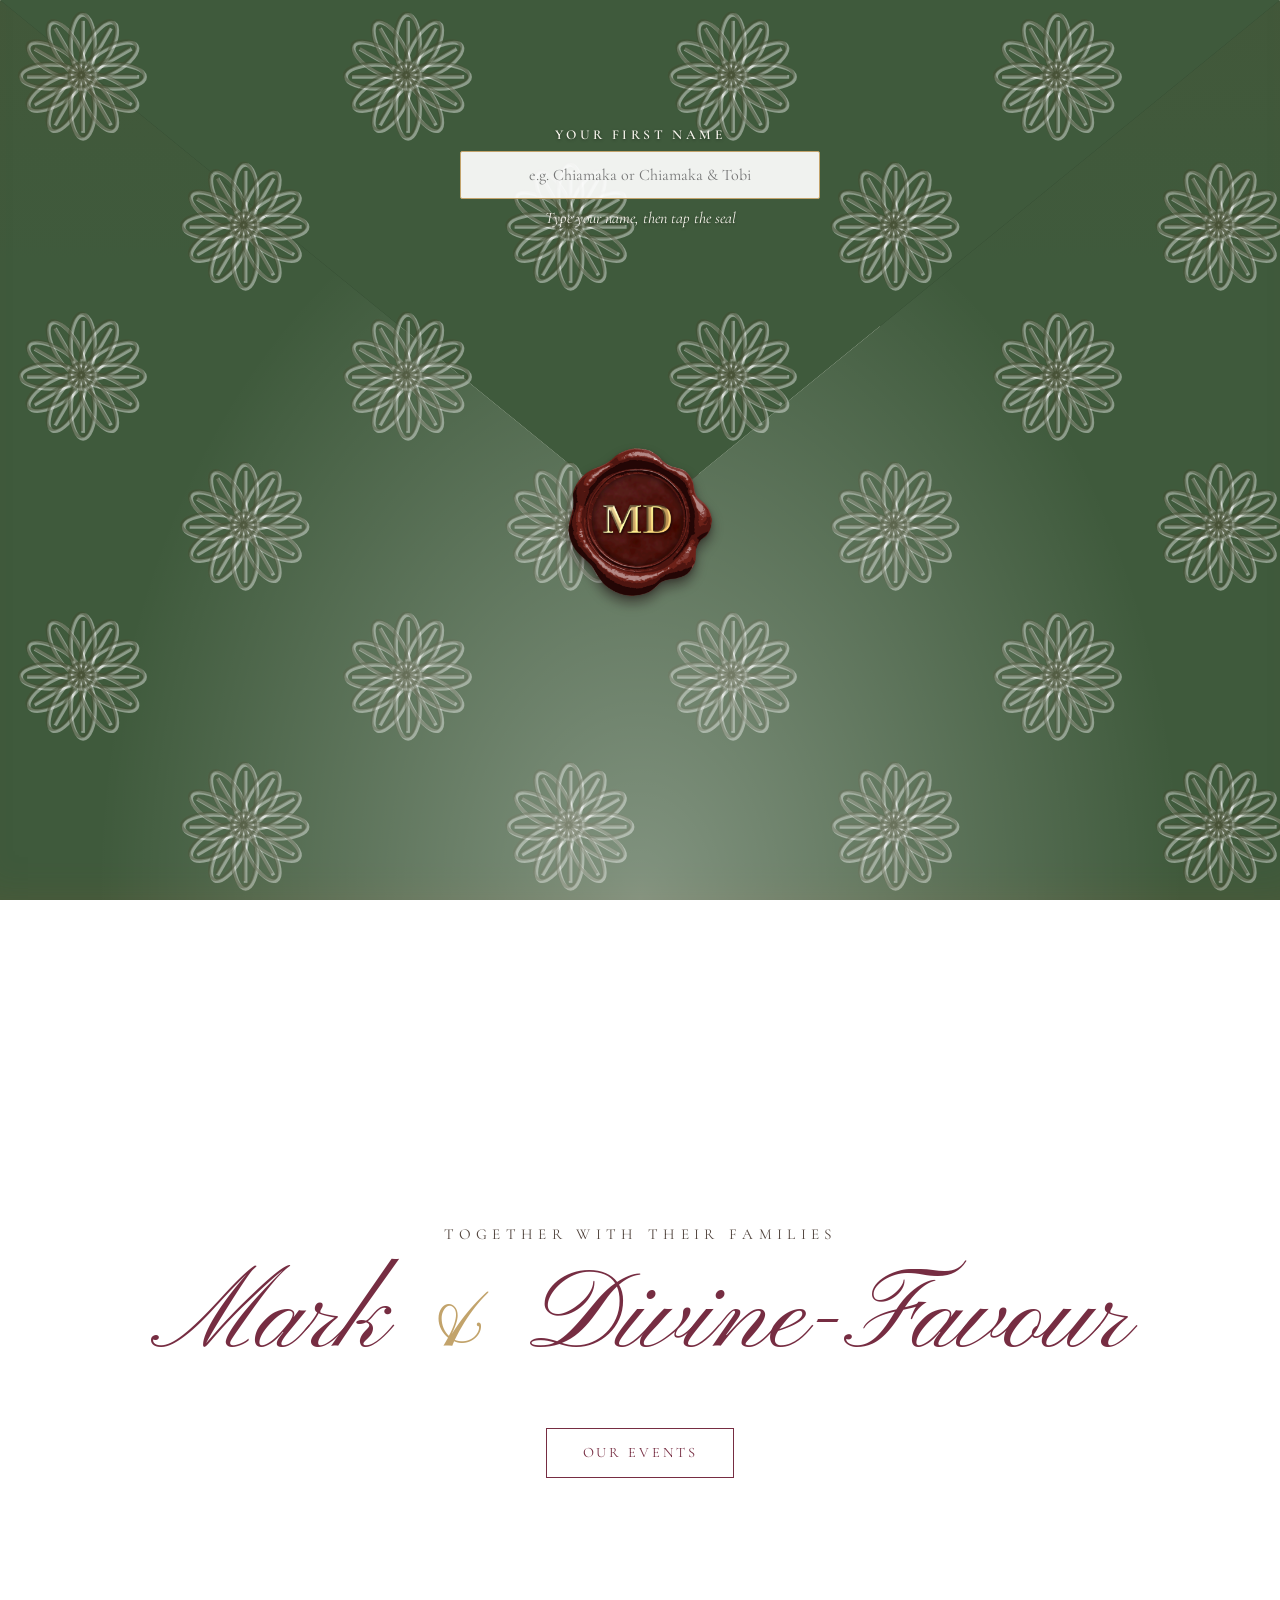
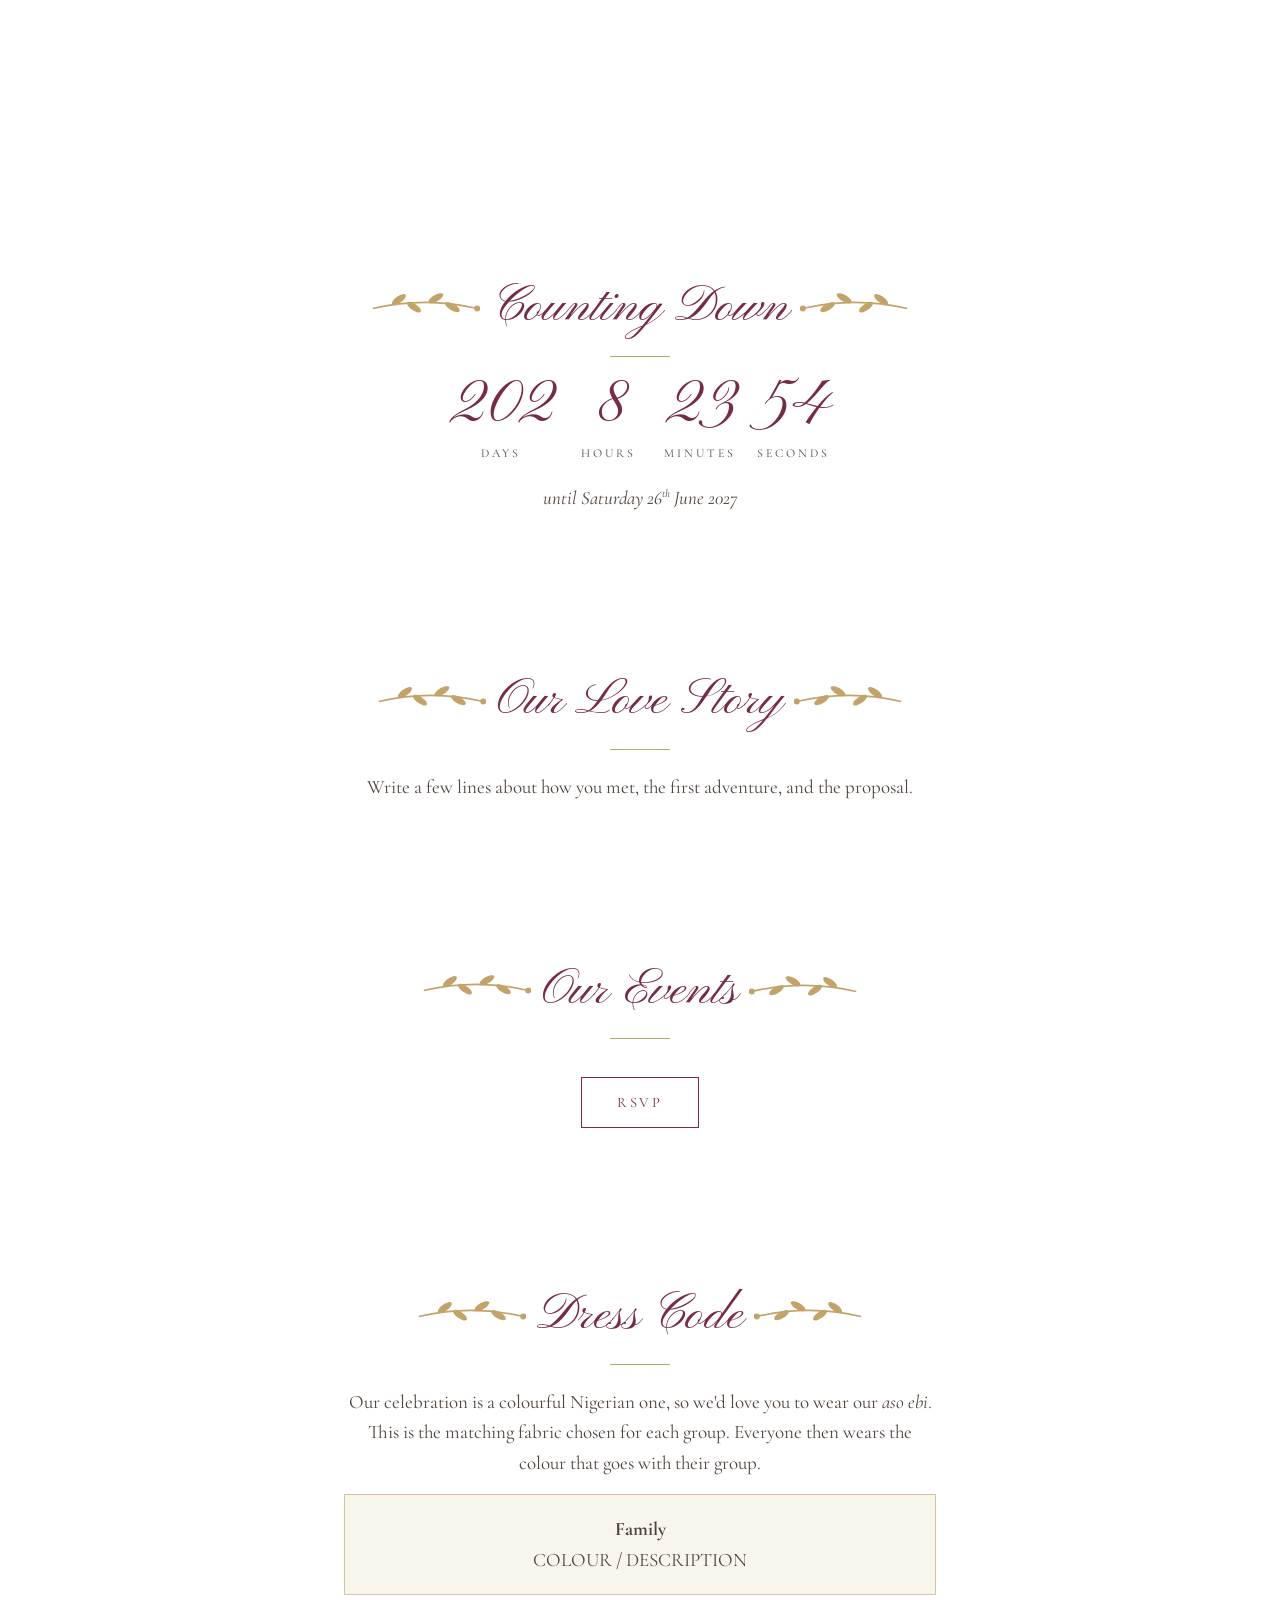
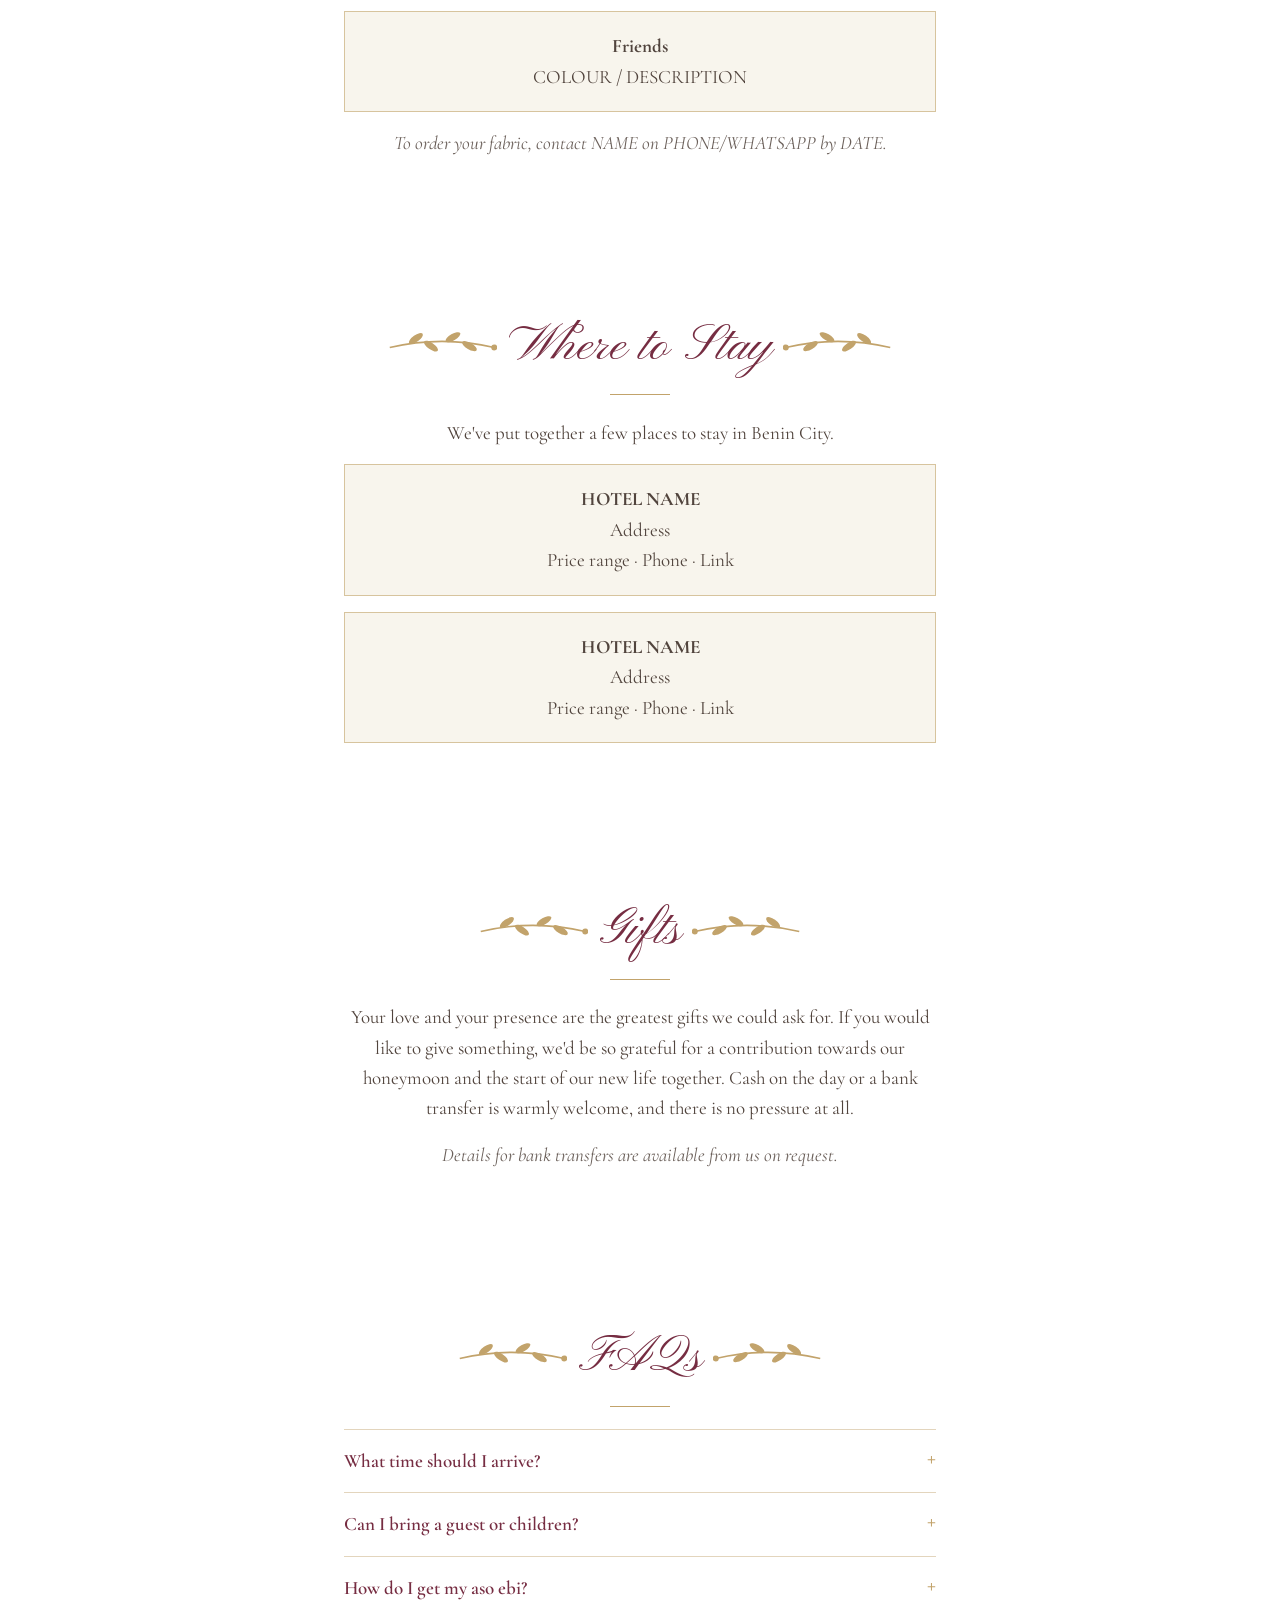
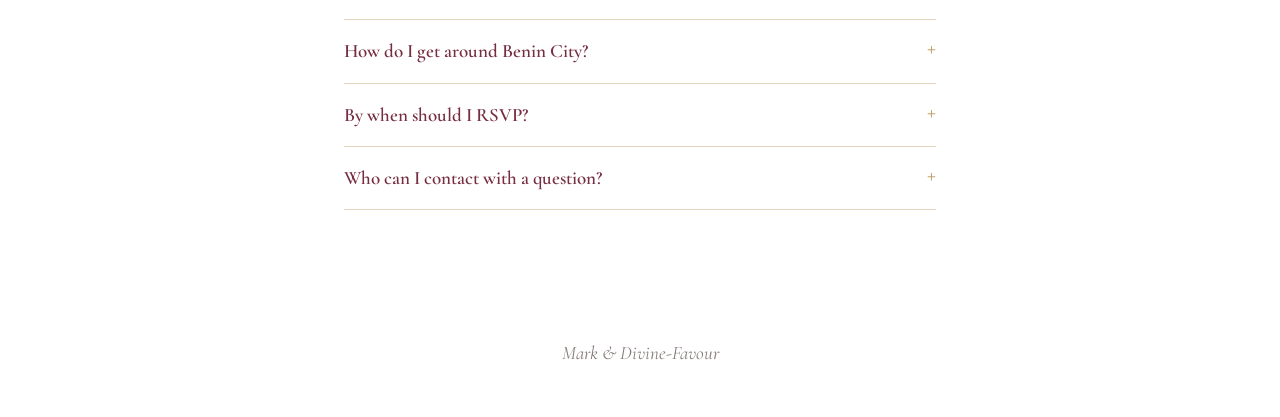
==== index.html @ 73e1e729 "add wedding site" ====
<!DOCTYPE html>
<html lang="en">
<head>
<meta charset="utf-8">
<meta name="viewport" content="width=device-width, initial-scale=1.0">
<title>Mark &amp; Divine-Favour</title>
<link rel="preconnect" href="https://fonts.googleapis.com">
<link rel="preconnect" href="https://fonts.gstatic.com" crossorigin>
<link href="https://fonts.googleapis.com/css2?family=Pinyon+Script&family=Cormorant+Garamond:ital,wght@0,400;0,600;1,400&display=swap" rel="stylesheet">
<style>
/* ============ CHANGE YOUR COLORS HERE ============ */
:root {
  --bg-top:#F3EEE5; --bg-bottom:#E9E3D6;
  --ink:#762D42; --text:#51443D; --gold:#C2A36B;
  --paper:#3F5A3C; --paper-dk:#2B3F2B;
  --card:#F8F5ED;
  --script:"Pinyon Script","Snell Roundhand",cursive;
  --serif:"Cormorant Garamond",Georgia,serif;
}
*{box-sizing:border-box;margin:0}
html,body{height:100%}
body{
  font-family:var(--serif); color:var(--text); font-size:19px; line-height:1.6;
  background:linear-gradient(var(--bg-top),var(--bg-bottom)) fixed;
  overflow-x:hidden;
}

/* ---------- Landing ---------- */
#landing{
  position:fixed; inset:0; z-index:10;
  display:flex; flex-direction:column; align-items:center; justify-content:center;
  gap:2.2rem; padding:1.5rem; text-align:center;
  background:linear-gradient(var(--bg-top),var(--bg-bottom));
  transition:opacity 1s ease, visibility 1s;
}
#landing.done{opacity:0; visibility:hidden}
.intro .small{font-size:.95rem; letter-spacing:.35em; text-transform:uppercase; opacity:.75}
.intro h1{font:400 clamp(2.8rem,10vw,4.6rem)/1.1 var(--script); color:var(--ink); margin:.5rem 0}
.amp{color:var(--gold)}
.nb{white-space:nowrap}
.intro p{font-style:italic; opacity:.85}

/* ---------- Envelope ---------- */
.env{ --tip:58%; position:fixed; inset:0; perspective:1400px; }
.env > *{position:absolute}
.back{inset:0; background:var(--paper-dk); border-radius:3px}
.card{
  left:6%; right:6%; top:6%; height:88%;
background:var(--card) url("card-floral.png") center/cover no-repeat; border:1px solid #eadfc9; border-radius:2px;  display:flex; flex-direction:column; align-items:center; justify-content:center; text-align:center;
  font-family:var(--script); color:var(--ink); font-size:clamp(1.5rem,6vw,2.3rem); line-height:1.2;
  transform:translateY(4%) scale(.96);
  transition:transform 1.2s cubic-bezier(.3,.7,.2,1) 1.1s;
  z-index:1;
}
@media (min-aspect-ratio:1/1){
  .card{ left:calc(50% - 250px); right:calc(50% - 250px); }
}
.front, .flap {
  inset:0;
  background-color:var(--paper);
  background-image:url("data:image/svg+xml,%3Csvg xmlns='http://www.w3.org/2000/svg' width='350' height='240' viewBox='0 0 260 240'%3E%3Cdefs%3E%3Cg id='p' fill='none'%3E%3Cellipse cx='0' cy='-16' rx='6' ry='15'/%3E%3Cpath d='M0 -8V-28'/%3E%3C/g%3E%3Cg id='q'%3E%3Cuse href='%23p'/%3E%3Cuse href='%23p' transform='rotate(30)'/%3E%3Cuse href='%23p' transform='rotate(60)'/%3E%3C/g%3E%3Cg id='f' fill='none'%3E%3Cuse href='%23q'/%3E%3Cuse href='%23q' transform='rotate(90)'/%3E%3Cuse href='%23q' transform='rotate(180)'/%3E%3Cuse href='%23q' transform='rotate(270)'/%3E%3Ccircle r='6'/%3E%3C/g%3E%3C/defs%3E%3Cg stroke='%23fff' stroke-opacity='.4' stroke-width='1.8' transform='translate(1.5 1.5)'%3E%3Cuse href='%23f' transform='translate(65 60) scale(1.6)'/%3E%3Cuse href='%23f' transform='translate(195 180) scale(1.6)'/%3E%3C/g%3E%3Cg stroke='%23414B2F' stroke-opacity='.5' stroke-width='1.6'%3E%3Cuse href='%23f' transform='translate(65 60) scale(1.6)'/%3E%3Cuse href='%23f' transform='translate(195 180) scale(1.6)'/%3E%3C/g%3E%3C/svg%3E");
  background-size:325px 300px;
  background-repeat:repeat;
}
.front::before{
  content:""; position:absolute; inset:0;
  background:
    radial-gradient(ellipse at 50% 100%, rgba(255,255,255,.35), transparent 60%),
    linear-gradient(rgba(90,70,40,.10), transparent 30%);
}
sup{font-size:.6em; line-height:0}
.front{
  z-index:2; clip-path:polygon(0 0, 50% var(--tip), 100% 0, 100% 100%, 0 100%);
  box-shadow:inset 0 -30px 40px -30px rgba(120,90,50,.25);
}
.flap{
  z-index:4; height:var(--tip); clip-path:polygon(0 0,100% 0,50% 100%);
  transform-origin:top center;
  transition:transform 1.1s ease, z-index 0s .55s;

}

/* ---------- Wax seal ---------- */
.seal{
  z-index:5; position:absolute; left:50%; top:var(--tip);
width:clamp(105px,29vw,150px); aspect-ratio:1;
  transform:translate(-50%,-50%);
  border:0; padding:0; background:none; cursor:pointer;
  filter:drop-shadow(0 7px 6px rgba(30,10,15,.4)) drop-shadow(0 2px 2px rgba(0,0,0,.25));
  transition:transform .6s ease, opacity .6s ease;
}
.seal img{ display:block; width:100%; height:100%; object-fit:contain; }.seal:hover{transform:translate(-50%,-50%) scale(1.06)}
.seal:focus-visible{outline:3px solid var(--gold); outline-offset:6px}

.env.open .seal{opacity:0; transform:translate(-50%,-50%) scale(.6); pointer-events:none}
.env.open .flap{transform:rotateX(180deg); z-index:0}
.env.open .card{transform:none; z-index:3}
.card #cardLine{display:block; padding:0 1rem; 
  transition:font-size 1.2s ease 1.1s}
.env.open .card #cardLine{font-size:clamp(2.8rem,13vw,4.8rem); line-height:1.1}
.card .sub{display:block; font:italic 1.4rem var(--serif); color:var(--gold); margin-top:.5rem}

.namebox{ position:fixed; top:14%; left:50%; transform:translateX(-50%); width:min(86vw,360px);
  z-index:6; text-align:center; color:var(--card); text-shadow:0 1px 3px rgba(0,0,0,.4); }
.namebox label{ display:block; font:600 .85rem var(--serif); letter-spacing:.25em; text-transform:uppercase; margin-bottom:.5rem; }
.namebox input{ width:100%; padding:.8rem 1rem; font:400 16px var(--serif); text-align:center; color:var(--ink);
  background:rgba(255,255,255,.92); border:1px solid var(--gold); border-radius:2px; }
.namebox .msg{ margin-top:.6rem; font:italic 1rem var(--serif); }
.namebox.shake{ animation:shake .4s; }
@keyframes shake{ 25%{transform:translateX(calc(-50% - 8px))} 75%{transform:translateX(calc(-50% + 8px))} }
.env.open ~ .namebox{ display:none; }

/* ---------- Main site ---------- */
main{position:relative; z-index:1}
/* Navigation */
html{ scroll-padding-top:90px; }
@media (prefers-reduced-motion:no-preference){ html{ scroll-behavior:smooth; } }
.nav{
  position:fixed; top:0; left:0; right:0; z-index:20; padding:.8rem 1rem .6rem; text-align:center; color:#fff;
  background:linear-gradient(rgba(0,0,0,.6), transparent);
  transition:background .4s, color .4s, box-shadow .4s;
}
.nav.scrolled{ background:rgba(248,245,237,.96); color:var(--ink); box-shadow:0 1px 0 rgba(194,163,107,.6); backdrop-filter:blur(6px); }
.nav-names{ display:block; font:400 1.8rem/1 var(--script); color:inherit; text-decoration:none; text-shadow:0 1px 4px rgba(0,0,0,.5); }
.nav.scrolled .nav-names{ text-shadow:none; }
.nav-names span{ color:var(--gold); }
.nav-links{ list-style:none; display:flex; justify-content:center; flex-wrap:wrap; gap:.4rem 1.6rem; margin:.5rem 0 0; padding:0; }
.nav-links a{
  color:inherit; text-decoration:none; font:600 .78rem var(--serif); letter-spacing:.22em; text-transform:uppercase;
  padding:.3rem 0; border-bottom:1px solid transparent; text-shadow:0 1px 3px rgba(0,0,0,.6);
}
.nav.scrolled .nav-links a{ text-shadow:none; }
.nav-links a:hover, .nav-links a:focus-visible{ border-bottom-color:var(--gold); outline:none; }
.nav-toggle{ display:none; }

@media (max-width:820px){
  html{ scroll-padding-top:64px; }
  .nav{ padding:.6rem 1rem; }
  .nav-toggle{
    display:block; position:absolute; right:.8rem; top:50%; transform:translateY(-50%);
    background:none; border:1px solid currentColor; color:inherit; padding:.35rem .8rem; border-radius:20px;
    font:600 .72rem var(--serif); letter-spacing:.2em; text-transform:uppercase; cursor:pointer;
  }
  .nav-links{
    display:none; position:absolute; top:100%; left:0; right:0; flex-direction:column; gap:0; margin:0;
    background:rgba(248,245,237,.98); box-shadow:0 8px 14px rgba(0,0,0,.15);
  }
  .nav.open .nav-links{ display:flex; }
  .nav-links a{ display:block; padding:.95rem 1rem; color:var(--ink); text-shadow:none; border-bottom:1px solid rgba(194,163,107,.35); }
}
/* Video hero */
.hero{ position:relative; overflow:hidden; background:#2a0f18; min-height:100svh; }
.hero-video{ position:absolute; inset:0; width:100%; height:100%; object-fit:cover; }
.hero-video-bg{ display:none; }
@media (min-aspect-ratio:1/1){
  .hero-video{ object-fit:contain; }
  .hero-video-bg{ display:block; object-fit:cover; filter:blur(28px) brightness(.6); transform:scale(1.15); }
}
.hero::after{
  content:""; position:absolute; left:0; right:0; bottom:0; height:55%;
  background:linear-gradient(transparent, rgba(0,0,0,.6));
  opacity:0; transition:opacity 1.6s ease; pointer-events:none;
}
.hero.titled::after{ opacity:1; }
.hero-title{
  position:absolute; left:0; right:0; bottom:6.5rem; z-index:1;
  text-align:center; padding:0 1.5rem; color:#fff;
  text-shadow:0 2px 12px rgba(0,0,0,.65);
  opacity:0; transform:translateY(14px);
  transition:opacity 1.6s ease, transform 1.6s ease; pointer-events:none;
}
.hero-title.show{ opacity:1; transform:none; }
.hero-title .small{ font-size:.95rem; letter-spacing:.35em; text-transform:uppercase; }
.hero-title .names{ font:400 clamp(2.6rem,11vw,5rem)/1.1 var(--script); margin:.4rem 0; }
.hero-title .amp{ color:var(--gold); }
.hero-title p{ font-style:italic; opacity:.9; }
.scroll-cue{
  position:absolute; left:50%; bottom:1.4rem; transform:translateX(-50%); z-index:2;
  display:flex; flex-direction:column; align-items:center; gap:.45rem;
  padding:.7rem 1.5rem .6rem; border-radius:40px;
  color:#fff; text-decoration:none; font:600 .95rem var(--serif); letter-spacing:.3em; text-transform:uppercase;
  background:rgba(0,0,0,.35); border:1px solid rgba(255,255,255,.75); backdrop-filter:blur(4px);
  opacity:0; pointer-events:none; transition:opacity 1.2s ease;
}
.scroll-cue.show{ opacity:1; pointer-events:auto; }
.scroll-cue .chev{
  width:12px; height:12px; border-right:2px solid #fff; border-bottom:2px solid #fff;
  transform:rotate(45deg); animation:bounce 1.6s ease-in-out infinite;
}
@keyframes bounce{ 50%{ transform:translateY(6px) rotate(45deg); } }
/* Welcome */
.welcome{ min-height:100svh; display:flex; flex-direction:column; align-items:center; justify-content:center; text-align:center; padding:2rem 1.5rem; gap:1rem; }
.welcome .small{ font-size:.95rem; letter-spacing:.35em; text-transform:uppercase; }
.welcome h2{ font:400 clamp(3.2rem,13vw,7rem)/1.05 var(--script); color:var(--ink); }
.welcome .date{ font-size:1.5rem; font-style:italic; }
.btn{
  display:inline-block; margin-top:1rem; padding:.8rem 2.2rem; border:1px solid var(--ink); color:var(--ink);
  text-decoration:none; letter-spacing:.2em; font-size:.9rem; text-transform:uppercase;
  transition:background .3s,color .3s;
}
.btn:hover,.btn:focus-visible{ background:var(--ink); color:#fff; }

/* Sections and branch headings */
section.block{ max-width:640px; margin:0 auto; padding:5rem 1.5rem; text-align:center; }
section.block h3{
  font:400 clamp(2.2rem,7vw,3.2rem)/1.1 var(--script); color:var(--ink); margin-bottom:1.2rem;
  display:flex; align-items:center; justify-content:center; gap:.7rem;
}
section.block h3::before, section.block h3::after{
  content:""; flex:0 0 clamp(60px,20vw,110px); height:34px;
  background:url("data:image/svg+xml,%3Csvg xmlns='http://www.w3.org/2000/svg' viewBox='0 0 80 24'%3E%3Cpath d='M2 12 Q40 3 78 12' fill='none' stroke='%23C2A36B' stroke-width='1.2'/%3E%3Cg fill='%23C2A36B'%3E%3Cellipse cx='21' cy='5.5' rx='6' ry='2.4' transform='rotate(-35 21 5.5)'/%3E%3Cellipse cx='32' cy='11' rx='6' ry='2.4' transform='rotate(35 32 11)'/%3E%3Cellipse cx='48' cy='4.5' rx='6' ry='2.4' transform='rotate(-30 48 4.5)'/%3E%3Cellipse cx='60' cy='11' rx='6' ry='2.4' transform='rotate(30 60 11)'/%3E%3Ccircle cx='78' cy='12' r='2.2'/%3E%3C/g%3E%3C/svg%3E") no-repeat center/contain;
}
section.block h3::after{ transform:scaleX(-1); }
.rule{ width:60px; height:1px; background:var(--gold); margin:0 auto 1.4rem; }

/* Events */
.event{ padding:1.6rem 0; border-top:1px solid rgba(184,151,90,.4); }
.event:first-child{ border-top:0; }
.event h4{ font:400 2rem var(--script); color:var(--ink); }
.event .when{ font-weight:600; color:var(--ink); }
.event .note{ font-style:italic; opacity:.85; }

/* Countdown */
.count{ display:flex; justify-content:center; gap:1.2rem; flex-wrap:wrap; }
.count > div{ min-width:72px; }
.count .num{ display:block; font:400 clamp(2.4rem,10vw,3.6rem)/1 var(--script); color:var(--ink); }
.count .lbl{ font-size:.75rem; letter-spacing:.25em; text-transform:uppercase; }
.count-note{ margin-top:1rem; font-style:italic; }

/* Info panels and FAQs */
.panel{ border:1px solid rgba(194,163,107,.6); background:var(--card); padding:1.2rem; margin-top:1rem; }
.note-small{ margin-top:1rem; font-style:italic; opacity:.85; }
.faq details{ border-top:1px solid rgba(184,151,90,.4); padding:1rem 0; text-align:left; }
.faq details:last-of-type{ border-bottom:1px solid rgba(184,151,90,.4); }
.faq summary{ cursor:pointer; font-weight:600; color:var(--ink); list-style:none; display:flex; justify-content:space-between; gap:1rem; }
.faq summary::-webkit-details-marker{ display:none; }
.faq summary::after{ content:"+"; color:var(--gold); font-size:1.4rem; line-height:1; }
.faq details[open] summary::after{ content:"\2013"; }
.faq p{ margin-top:.6rem; }

footer{ text-align:center; padding:3rem 1rem; font-style:italic; opacity:.7; }

/* Falling petals */
.petal{
  position:fixed; top:-30px; z-index:5; pointer-events:none;
  border-radius:150% 0 150% 0; opacity:.85;
  animation:fall linear forwards;
}
@keyframes fall{
  0%  { transform:translate3d(0,-5vh,0) rotate(0); }
  50% { transform:translate3d(var(--dx),50vh,0) rotate(180deg); }
  100%{ transform:translate3d(calc(var(--dx) * -.5),110vh,0) rotate(360deg); }
}

/* Music button */
.sound-btn{
  position:fixed; right:1rem; bottom:1rem; z-index:30; padding:.5rem 1rem;
  font:600 .75rem var(--serif); letter-spacing:.2em; text-transform:uppercase;
  color:#fff; background:rgba(118,45,66,.85); border:1px solid var(--gold);
  border-radius:30px; cursor:pointer;
}

@media (prefers-reduced-motion:reduce){
  *{ transition-duration:.01s !important; animation:none !important; }
}
</style>
</head>
<body>

<!-- ========== LANDING (ENVELOPE) ========== -->
<div id="landing">
  <div class="intro">
    <div class="small">A special invitation</div>
    <h1>Mark <span class="amp">&amp;</span> <span class="nb">Divine&#8209;Favour</span></h1>
    <p>Something beautiful is about to begin.</p>
  </div>

  <div class="env" id="env">
    <div class="back"></div>
    <div class="card"><span id="cardLine">You are invited</span><span id="cardSub" class="sub"></span></div>
    <div class="front"></div>
    <div class="flap"></div>
<button class="seal" id="seal" aria-label="Open the invitation">
  <img src="wax-seal-md-gold.png" alt="" draggable="false">
</button>
</div>
  <div class="namebox" id="namebox">
    <label for="guestName">Your first name</label>
    <input id="guestName" type="text" autocomplete="given-name" maxlength="60" placeholder="e.g. Chiamaka or Chiamaka &amp; Tobi">
    <div class="msg" id="nameMsg">Type your name, then tap the seal</div>
  </div>
</div>

<!-- ========== MAIN SITE ========== -->
<main>
  <nav class="nav" id="nav" aria-label="Main">
  <a class="nav-names" href="#top">M <span>&amp;</span> D</a>
  <button class="nav-toggle" id="navToggle" aria-expanded="false" aria-controls="navLinks">Menu</button>
  <ul class="nav-links" id="navLinks">
    <li><a href="#top">Home</a></li>
    <li><a href="#story">Our Story</a></li>
    <li><a href="#details">Events</a></li>
    <li><a href="#dresscode">Dress Code</a></li>
    <li><a href="#stay">Stay</a></li>
    <li><a href="#gifts">Gifts</a></li>
    <li><a href="#faq">FAQs</a></li>
    <li><a href="#details">RSVP</a></li>
  </ul>
</nav>
  <header class="hero">
    <video class="hero-video hero-video-bg" id="heroVideoBg" muted playsinline preload="auto" aria-hidden="true">
      <source src="background.mp4" type="video/mp4">
      <source src="background.webm" type="video/webm">
    </video>
    <video class="hero-video" id="heroVideo" muted playsinline preload="auto" aria-hidden="true" poster="poster.jpg">
      <source src="background.mp4" type="video/mp4">
      <source src="background.webm" type="video/webm">
    </video>
    <div class="hero-title" id="heroTitle">
      <div class="small">A special invitation</div>
      <div class="names">Mark <span class="amp">&amp;</span> <span class="nb">Divine&#8209;Favour</span></div>
      <p>Something beautiful is about to begin.</p>
    </div>
<a class="scroll-cue" id="scrollCue" href="#welcome">Scroll to begin<span class="chev"></span></a>  </header>

<section class="welcome" id="welcome">
      <div class="small" id="greet">Together with their families</div>
    <h2>Mark <span class="amp">&amp;</span> <span class="nb">Divine&#8209;Favour</span></h2>
    <div class="date" id="dateLine"></div>
    <a class="btn" href="#details">Our events</a>
  </section>

  <section class="block" id="countdown">
    <h3>Counting Down</h3><div class="rule"></div>
    <div class="count" id="count">
      <div><span class="num" id="cd-d">0</span><span class="lbl">Days</span></div>
      <div><span class="num" id="cd-h">0</span><span class="lbl">Hours</span></div>
      <div><span class="num" id="cd-m">0</span><span class="lbl">Minutes</span></div>
      <div><span class="num" id="cd-s">0</span><span class="lbl">Seconds</span></div>
    </div>
    <p class="count-note">until Saturday 26<sup>th</sup> June 2027</p>
  </section>

  <section class="block" id="story">
    <h3>Our Love Story</h3><div class="rule"></div>
    <p>Write a few lines about how you met, the first adventure, and the proposal.</p>
  </section>

  <section class="block" id="details">
    <h3>Our Events</h3><div class="rule"></div>
    <div id="events"></div>
    <a class="btn" id="rsvp" href="#" target="_blank" rel="noopener">RSVP</a>
  </section>

  <section class="block" id="dresscode">
    <h3>Dress Code</h3><div class="rule"></div>
    <p>Our celebration is a colourful Nigerian one, so we'd love you to wear our <em>aso ebi</em>. This is the matching fabric chosen for each group. Everyone then wears the colour that goes with their group.</p>
    <div class="panel"><strong>Family</strong><br>COLOUR / DESCRIPTION</div>
    <div class="panel"><strong>Friends</strong><br>COLOUR / DESCRIPTION</div>
    <p class="note-small">To order your fabric, contact NAME on PHONE/WHATSAPP by DATE.</p>
  </section>

  <section class="block" id="stay">
    <h3>Where to Stay</h3><div class="rule"></div>
    <p>We've put together a few places to stay in Benin City.</p>
    <div class="panel"><strong>HOTEL NAME</strong><br>Address<br>Price range · Phone · Link</div>
    <div class="panel"><strong>HOTEL NAME</strong><br>Address<br>Price range · Phone · Link</div>
  </section>

  <section class="block" id="gifts">
    <h3>Gifts</h3><div class="rule"></div>
    <p>Your love and your presence are the greatest gifts we could ask for. If you would like to give something, we'd be so grateful for a contribution towards our honeymoon and the start of our new life together. Cash on the day or a bank transfer is warmly welcome, and there is no pressure at all.</p>
    <p class="note-small">Details for bank transfers are available from us on request.</p>
  </section>

  <section class="block faq" id="faq">
    <h3>FAQs</h3><div class="rule"></div>
    <details><summary>What time should I arrive?</summary><p>Please arrive 10 minutes before the start time listed for each event.</p></details>
    <details><summary>Can I bring a guest or children?</summary><p>Your invitation lists who it is for. If you aren't sure, please ask us.</p></details>
    <details><summary>How do I get my aso ebi?</summary><p>Contact NAME on PHONE by DATE to order your fabric.</p></details>
    <details><summary>How do I get around Benin City?</summary><p>Your answer here.</p></details>
    <details><summary>By when should I RSVP?</summary><p>Please RSVP by DATE.</p></details>
    <details><summary>Who can I contact with a question?</summary><p>NAME on PHONE.</p></details>
  </section>

  <footer>Mark &amp; Divine&#8209;Favour</footer>
</main>

<button id="soundBtn" class="sound-btn" hidden>♪ Music on</button>
<audio id="bgMusic" src="music (1).mp3" loop preload="auto"></audio>

<script>
/* =====================================================
   GUEST GROUPS & EVENTS  (edit this part)
   ===================================================== */
var EVENTS = {
  traditional1: { title:"Edo Traditional Wedding", date:"Thursday 24th June 2027", time:"12:00 PM",
    place:"Divine's family home", address:"96 George Eremionkhale Avenue<br>Benin City, Edo State", note:"Please arrive 10 minutes early." },
  traditional2: { title:"Yoruba Traditional Wedding", date:"Saturday 26th June 2027", time:"8:00 AM",
    place:"Promise Arena Event Center", address:"55 Godwin Abbe Way<br>Oka, Benin City,<br>Edo State, Nigeria", note:"Aso ebi: see Dress Code below." },
  ceremony: { title:"Church Ceremony", date:"Saturday 26th June 2027", time:"12:00 PM",
    place:"RCCG Abundant Life Parish<br>Edo Province 2", address:"29 Country Home Hotel Road<br>Benin City, Edo State", note:"Please arrive 10 minutes early." },
  reception:{ title:"Reception", date:"Saturday 26th June 2027", time:"2:00 PM",
    place:"Promise Arena Event Center", address:"55 Godwin Abbe Way<br>Oka, Benin City,<br>Edo State, Nigeria", note:"Dinner and dancing. Aso ebi: see Dress Code below." },
  evening:  { title:"After Party", date:"Saturday 26th June 2027", time:"7:00 PM till mama calls",
    place:"Vizit Hotel & Suites", address:"2 Namuna St, off Godwin Abbe Way,<br>Benin City, Edo State", note:"Come ready for funnn." }
};

// The key is what goes after ?g= in the link
var GUESTS = {
  all:         { greeting:"We would love you with us for every moment",
                 events:["traditional1","traditional2","ceremony","reception","evening"] },
  ceremony:    { greeting:"Join us for our ceremony and reception",
                 events:["ceremony","reception"] },
  evening:     { greeting:"Join us to celebrate in the evening",
                 events:["evening"] },
  traditional: { greeting:"We would love you to celebrate both of our traditional ceremonies with us",
                 events:["traditional1","traditional2","ceremony","reception"] }
};

var DEFAULT_GROUP = "all";
var RSVP_URL = "#";   // paste your RSVP form link here, inside the quotes

// Group 1: All events, including the after-party
var FRIENDS = [
  "danai","ada","lizzie","chris","ashleigh",
  "dan","dolapo","emmanuel","melissa","tom",
  "joel","bishara","favour","goodness","mabel",
  "jemina","precious","phoebe"
];
// Group 2: Church ceremony and reception
var CEREMONY_GUESTS = [];
// Group 3: Evening party only
var EVENING_GUESTS = [];
// Group 4: Both traditional ceremonies, church and reception (no after-party)
var TRADITIONAL_GUESTS = ["divine","seun","daniel"];

/* =====================================================
   PAGE LOGIC
   ===================================================== */
(function(){
  function sup(t){ return t.replace(/(\d)(st|nd|rd|th)\b/g, "$1<sup>$2</sup>"); }
  function key(n){ return n.trim().split(/\s+/)[0].toLowerCase().replace(/[^\p{L}]/gu, ""); }
  function cap(n){ return n.toLowerCase().replace(/(^|[\s'’-])(\p{L})/gu, function(m,a,b){ return a + b.toUpperCase(); }); }
  function parseNames(s){ return s.split(/\s*(?:&|\+|,|\band\b)\s*/i).map(function(n){ return n.trim(); }).filter(Boolean); }
  function joinNames(a){ return a.length < 2 ? a.join("") : a.slice(0,-1).join(", ") + " & " + a[a.length-1]; }

  var params = new URLSearchParams(location.search);
  var input = document.getElementById("guestName");
  var msg = document.getElementById("nameMsg");
  var box = document.getElementById("namebox");
  var env = document.getElementById("env");
  var landing = document.getElementById("landing");
  var opened = false;
  document.body.style.overflow = "hidden";

  var pre = (params.get("n") || "").trim().slice(0, 60);
  if (pre) input.value = pre;

  function renderEvents(group){
    document.getElementById("greet").textContent = group.greeting;
    document.getElementById("rsvp").href = RSVP_URL;
    var list = document.getElementById("events"); list.innerHTML = "";
    group.events.forEach(function(id){
      var e = EVENTS[id]; if(!e) return;
      var div = document.createElement("div"); div.className = "event";
      function add(tag, cls, text){ var el = document.createElement(tag); if(cls) el.className = cls; el.innerHTML = sup(text); div.appendChild(el); }
      add("h4", "", e.title);
      add("p", "when", e.date + " at " + e.time);
      add("p", "", e.place);
      add("p", "", e.address);
      if(e.note) add("p", "note", e.note);
      list.appendChild(div);
    });
    var dateLine = document.getElementById("dateLine");
    if(group.events.indexOf("traditional1") > -1){ dateLine.textContent = ""; }
    else { dateLine.innerHTML = sup("Saturday 26th June 2027"); }
  }

  function tryOpen(){
    if(opened) return;
    var names = parseNames(input.value);
    if(!names.length){
      msg.textContent = "Please type your first name to open your invitation";
      box.classList.remove("shake"); void box.offsetWidth; box.classList.add("shake");
      input.focus(); return;
    }
    var guestName = key(names[0]);
    var groupName = "ceremony";
    if(FRIENDS.indexOf(guestName) > -1){ groupName = "all"; }
    else if(CEREMONY_GUESTS.indexOf(guestName) > -1){ groupName = "ceremony"; }
    else if(EVENING_GUESTS.indexOf(guestName) > -1){ groupName = "evening"; }
    else if(TRADITIONAL_GUESTS.indexOf(guestName) > -1){ groupName = "traditional"; }

    var group = GUESTS[params.get("g")] || GUESTS[groupName];
    document.getElementById("cardLine").textContent = "Dear " + joinNames(names.map(cap)) + ",";
    document.getElementById("cardSub").textContent = "you are invited";
    renderEvents(group);
    opened = true;
    startMusic();
    input.blur();
    env.classList.add("open");
    setTimeout(enter, 4700);   // time in milliseconds before the main page appears
  }

  /* ---------- Video ---------- */
  var video = document.getElementById("heroVideo");
  var videoBg = document.getElementById("heroVideoBg");
  var heroEl = document.querySelector(".hero");
  var heroTitle = document.getElementById("heroTitle");
  var scrollCue = document.getElementById("scrollCue");
  var LOOP_FROM = 3.5;   // seconds: repeat plays skip the "so this is love." intro
  var TITLE_AT = 5;      // seconds into the video when the title appears
  var CUE_AT = 7;        // seconds into the video when "Scroll" appears

  function showTitle(){ heroTitle.classList.add("show"); heroEl.classList.add("titled"); }
  function showCue(){ scrollCue.classList.add("show"); }
  function showAll(){ showTitle(); showCue(); }

  function startVideo(){
    var reduce = window.matchMedia("(prefers-reduced-motion: reduce)").matches;
    if(reduce || !video){ showAll(); return; }
    setTimeout(function(){
      video.currentTime = 0;
      var p = video.play();
      if(p && p.catch) p.catch(showAll);
      if(videoBg){ videoBg.currentTime = 0; var q = videoBg.play(); if(q && q.catch) q.catch(function(){}); }
    }, 900);
  }

  if(video){
    video.addEventListener("timeupdate", function(){
      if(video.currentTime >= TITLE_AT) showTitle();
      if(video.currentTime >= CUE_AT) showCue();
      if(videoBg && Math.abs(videoBg.currentTime - video.currentTime) > .3) videoBg.currentTime = video.currentTime;
    });
    video.addEventListener("ended", function(){
      video.currentTime = LOOP_FROM; video.play();
      if(videoBg){ videoBg.currentTime = LOOP_FROM; videoBg.play(); }
    });
  }

  /* ---------- Petals ---------- */
  function startPetals(){
    if(window.matchMedia("(prefers-reduced-motion: reduce)").matches) return;
    var colors = ["#B65C70","#842D45","#E8B4BC","#C2A36B","#F3DDA7"];
    var live = 0;
    function drop(){
      if(live > 24) return;
      var p = document.createElement("div");
      var s = 14 + Math.random()*14;
      p.className = "petal";
      p.style.width = s + "px"; p.style.height = (s*1.3) + "px";
      p.style.left = Math.random()*100 + "vw";
      p.style.background = colors[Math.floor(Math.random()*colors.length)];
      p.style.setProperty("--dx", (Math.random()*160 - 80) + "px");
      p.style.animationDuration = (9 + Math.random()*7) + "s";
      document.body.appendChild(p); live++;
      p.addEventListener("animationend", function(){ p.remove(); live--; });
    }
    for(var i = 0; i < 8; i++) setTimeout(drop, i*250);
    setInterval(function(){ if(!document.hidden) drop(); }, 600);
  }

  /* ---------- Music ---------- */
  var music = document.getElementById("bgMusic");
  var soundBtn = document.getElementById("soundBtn");
  var musicOn = false;
  function fadeIn(target){
    var v = setInterval(function(){
      music.volume = Math.min(target, music.volume + .02);
      if(music.volume >= target) clearInterval(v);
    }, 100);
  }
  function startMusic(){
    music.volume = 0;
    var p = music.play();
    if(p && p.then) p.then(function(){
      musicOn = true; soundBtn.hidden = false; soundBtn.textContent = "♪ Music on"; fadeIn(.5);
    }).catch(function(){});
  }
  soundBtn.addEventListener("click", function(){
    if(musicOn){ music.pause(); musicOn = false; soundBtn.textContent = "♪ Music off"; }
    else { music.volume = .5; music.play(); musicOn = true; soundBtn.textContent = "♪ Music on"; }
  });

  /* ---------- Countdown ---------- */
  var WEDDING = new Date("2027-06-26T12:00:00+01:00").getTime();   // church ceremony, Nigeria time
  function tick(){
    var t = WEDDING - Date.now();
    if(t <= 0){ document.getElementById("count").innerHTML = '<p class="count-note">The day is here!</p>'; return; }
    document.getElementById("cd-d").textContent = Math.floor(t/864e5);
    document.getElementById("cd-h").textContent = Math.floor(t%864e5/36e5);
    document.getElementById("cd-m").textContent = Math.floor(t%36e5/6e4);
    document.getElementById("cd-s").textContent = Math.floor(t%6e4/1e3);
  }
  tick(); setInterval(tick, 1000);

  /* ---------- Enter the main page ---------- */
  function enter(){
    landing.classList.add("done");
    document.body.style.overflow = "";
    window.scrollTo(0,0);
    startVideo();
    startPetals();
  }

  document.getElementById("seal").addEventListener("click", tryOpen);
  input.addEventListener("keydown", function(e){ if(e.key === "Enter") tryOpen(); });
})();
</script>
<script>
(function(){
  var nav = document.getElementById("nav");
  var toggle = document.getElementById("navToggle");
  function onScroll(){ nav.classList.toggle("scrolled", window.scrollY > 40); }
  window.addEventListener("scroll", onScroll, {passive:true}); onScroll();
  toggle.addEventListener("click", function(){
    var open = nav.classList.toggle("open");
    toggle.setAttribute("aria-expanded", open);
  });
  nav.querySelectorAll(".nav-links a").forEach(function(a){
    a.addEventListener("click", function(){ nav.classList.remove("open"); toggle.setAttribute("aria-expanded","false"); });
  });
})();
</script>
</body>
</html>
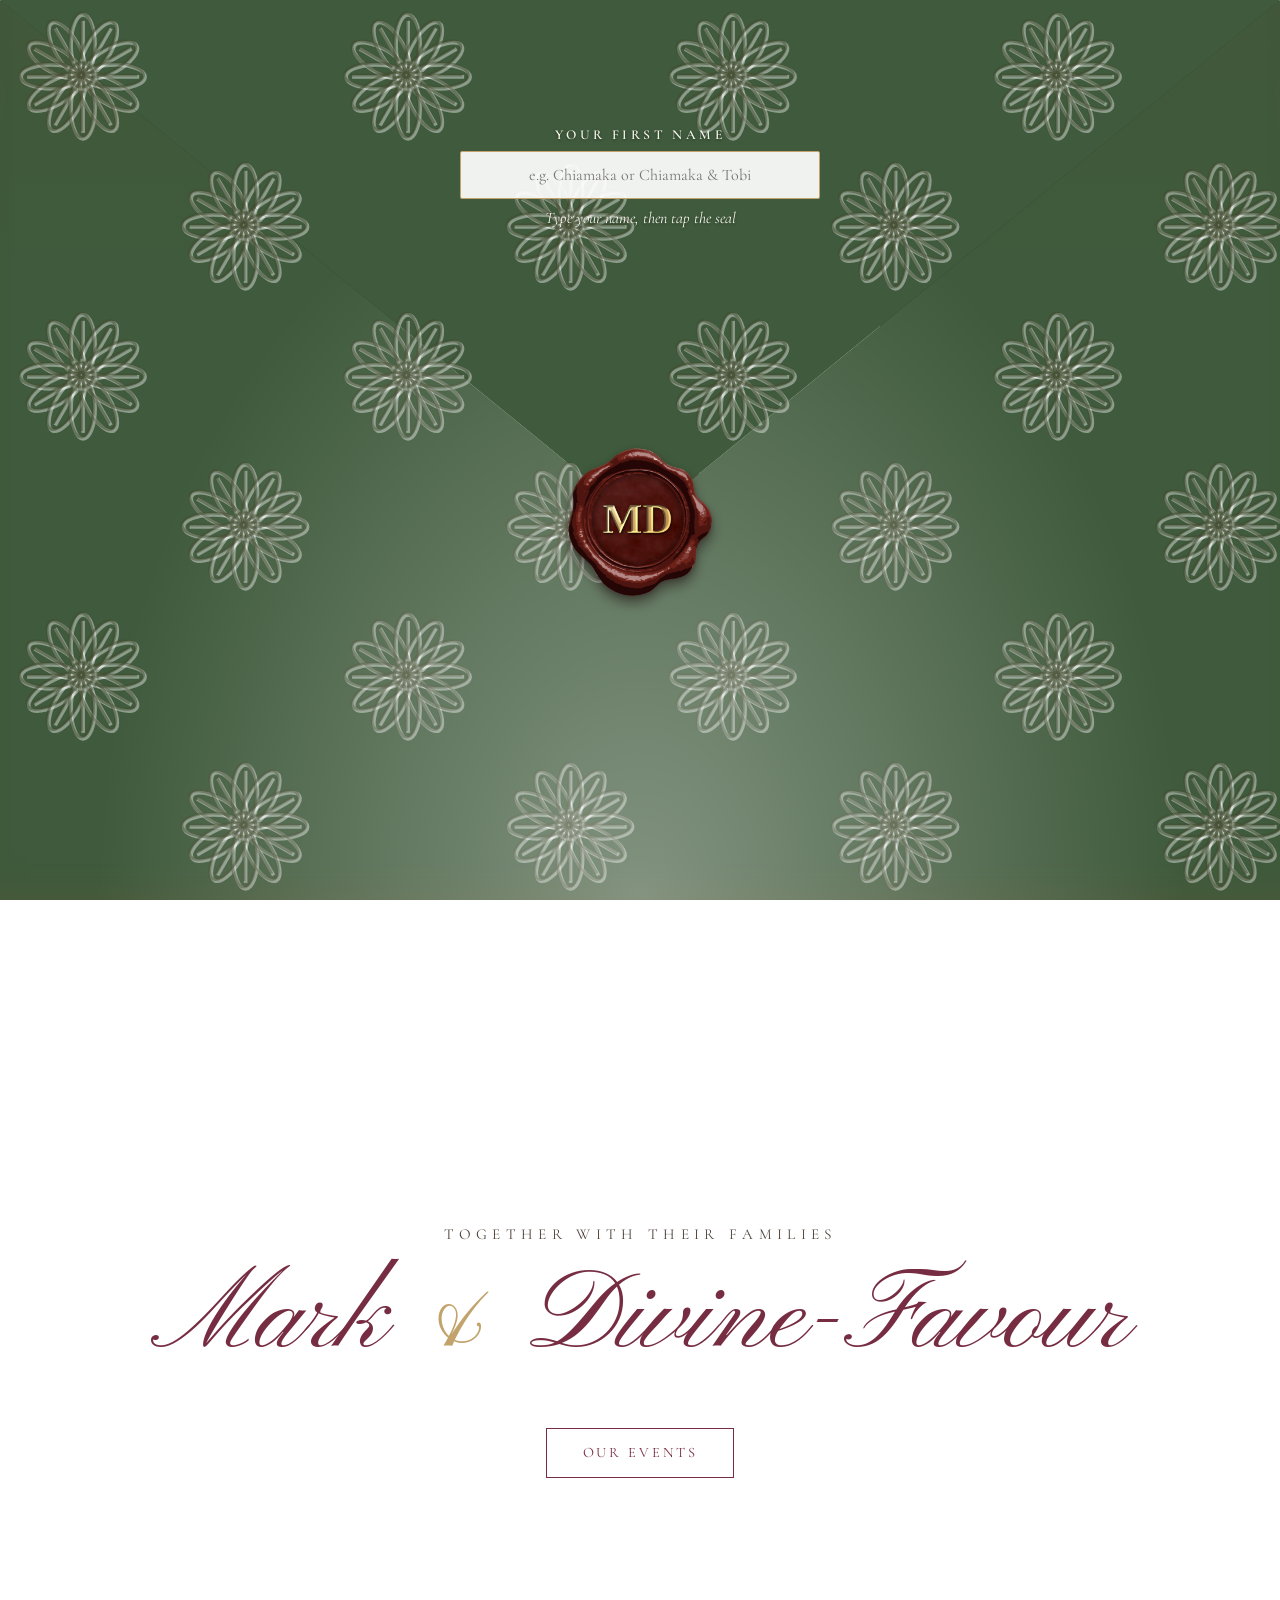
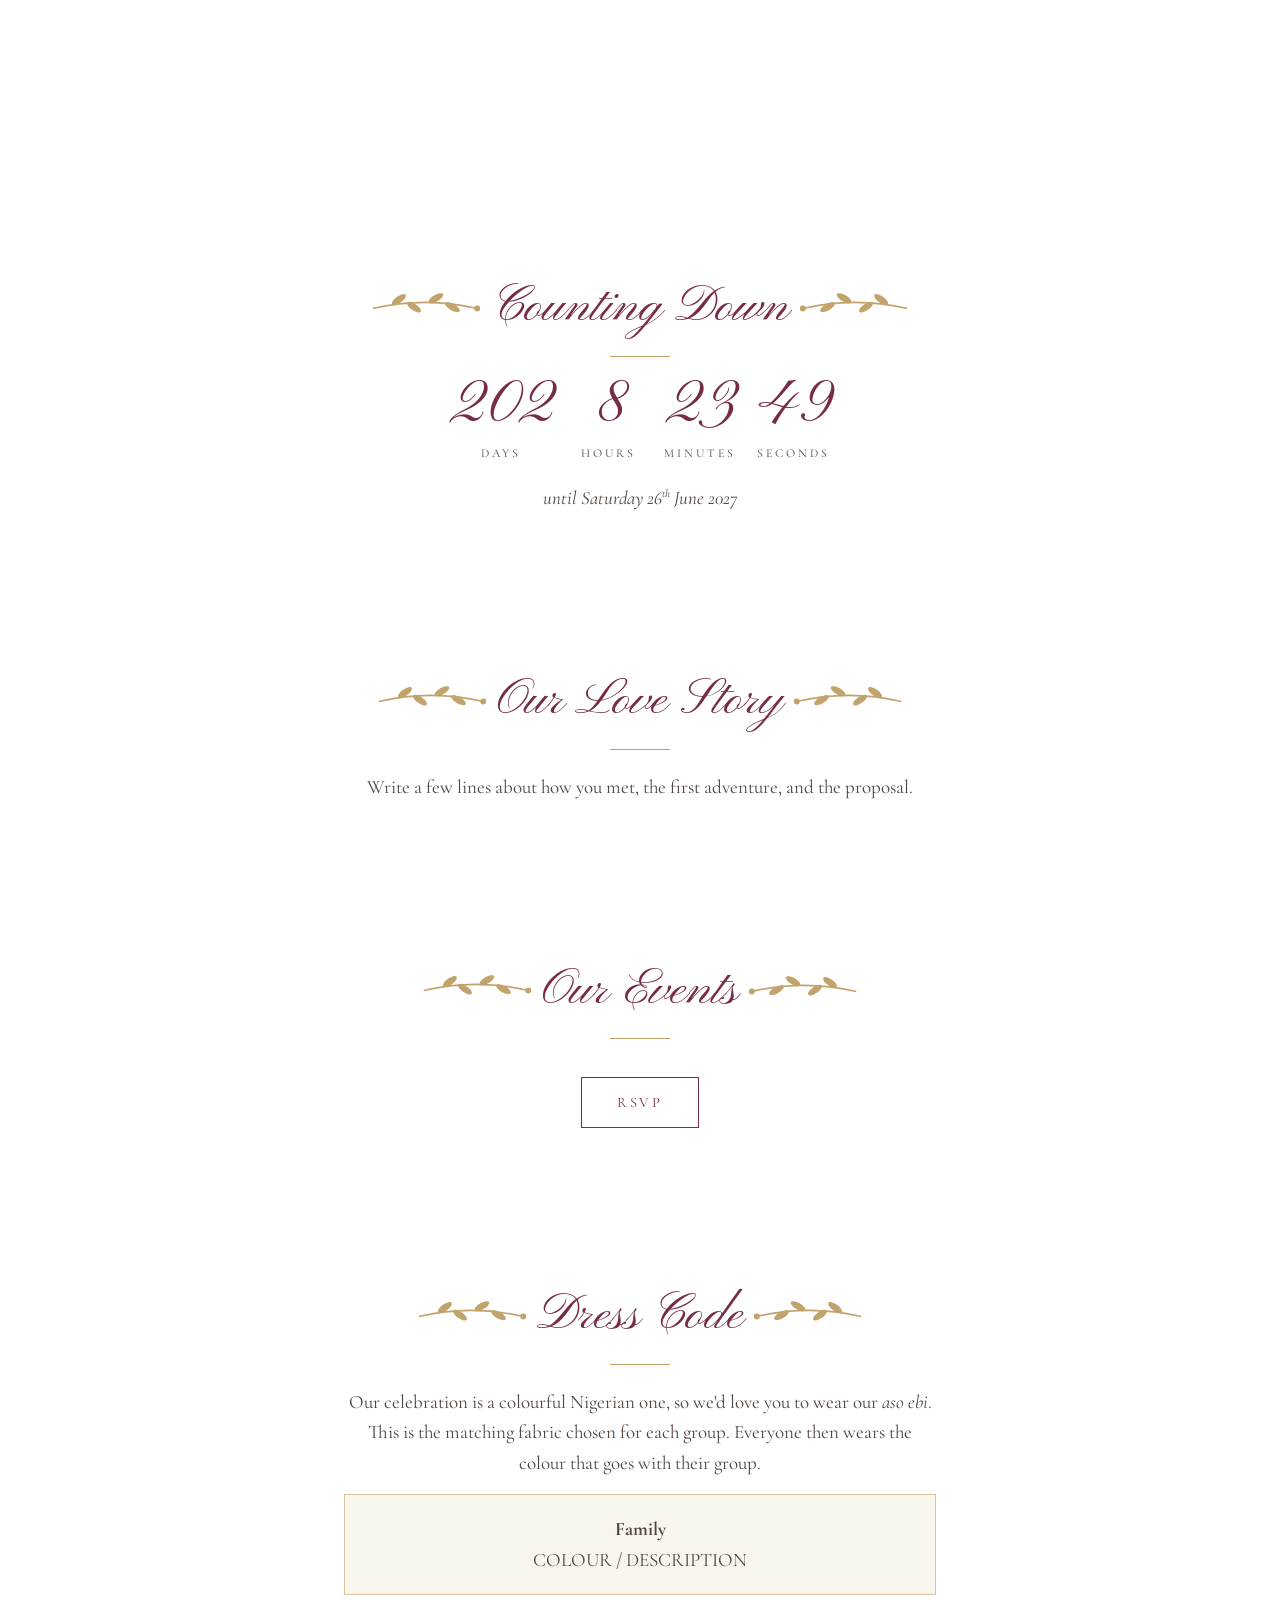
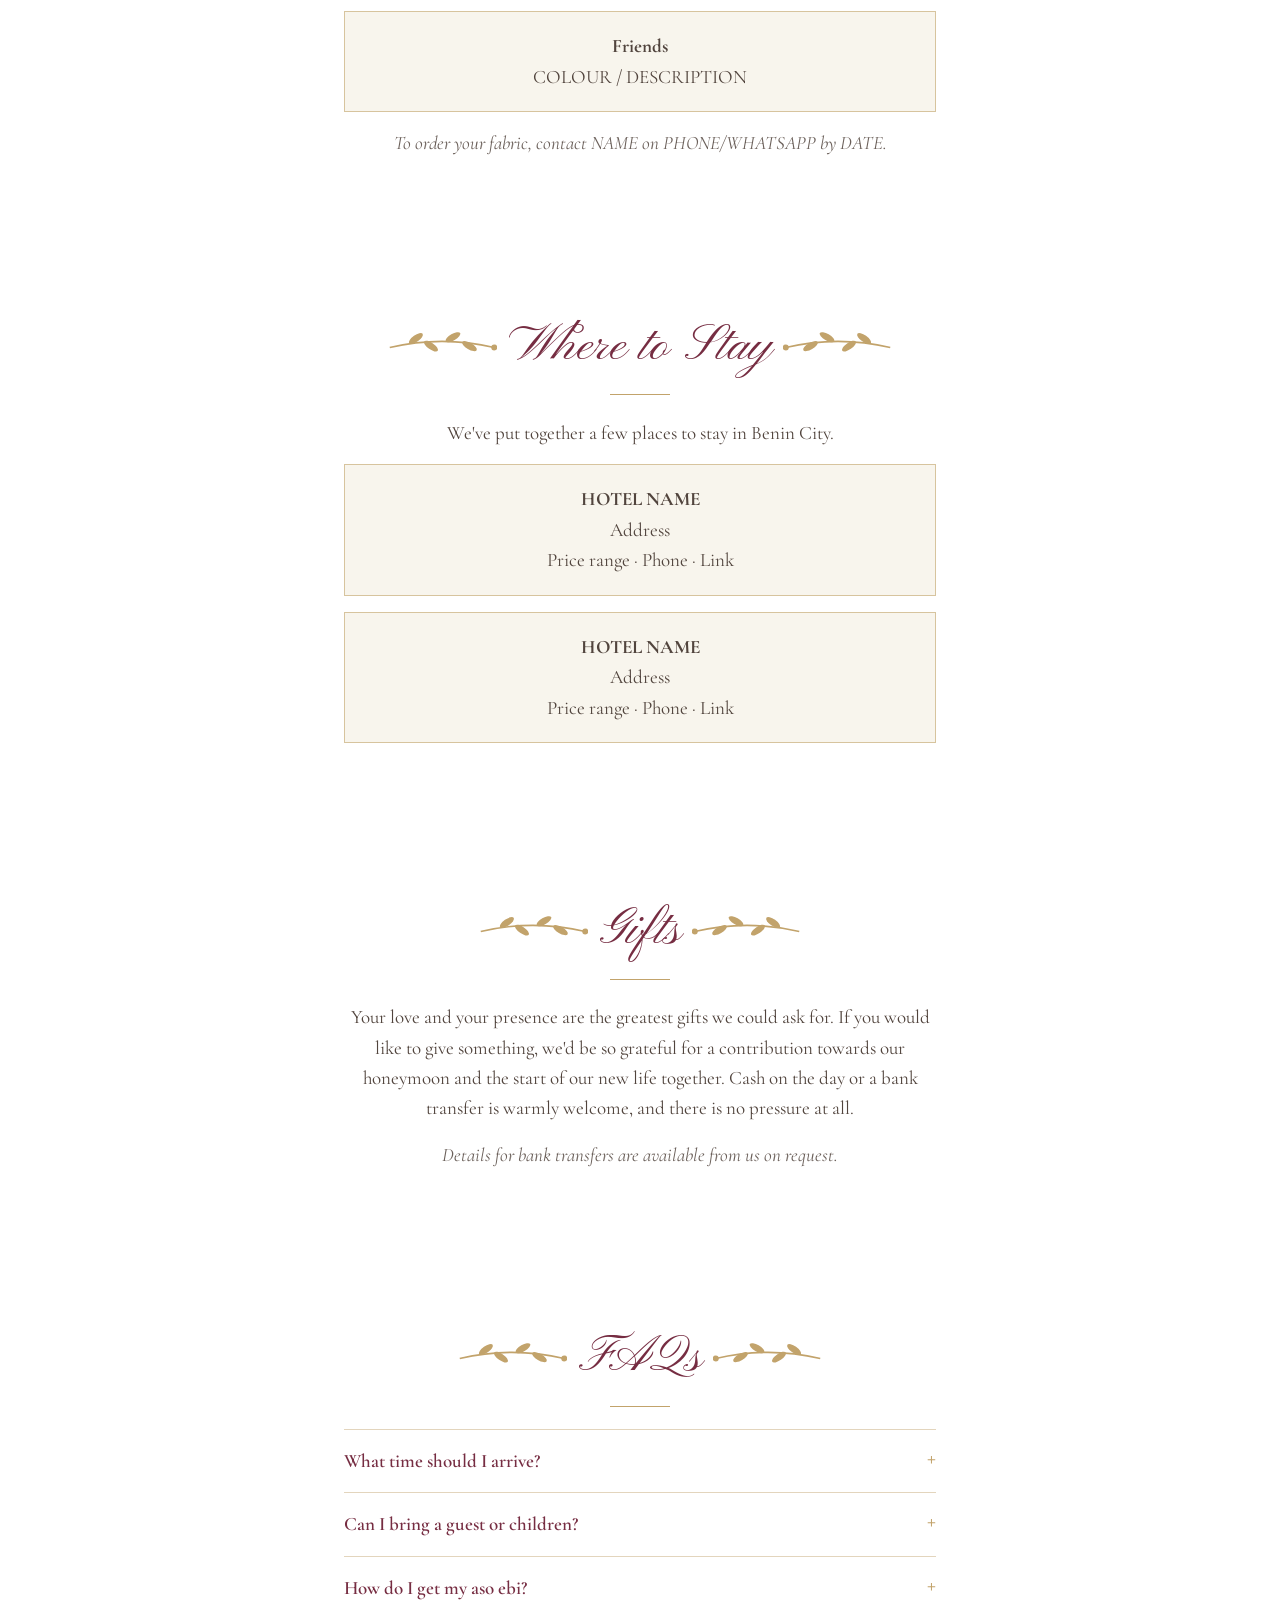
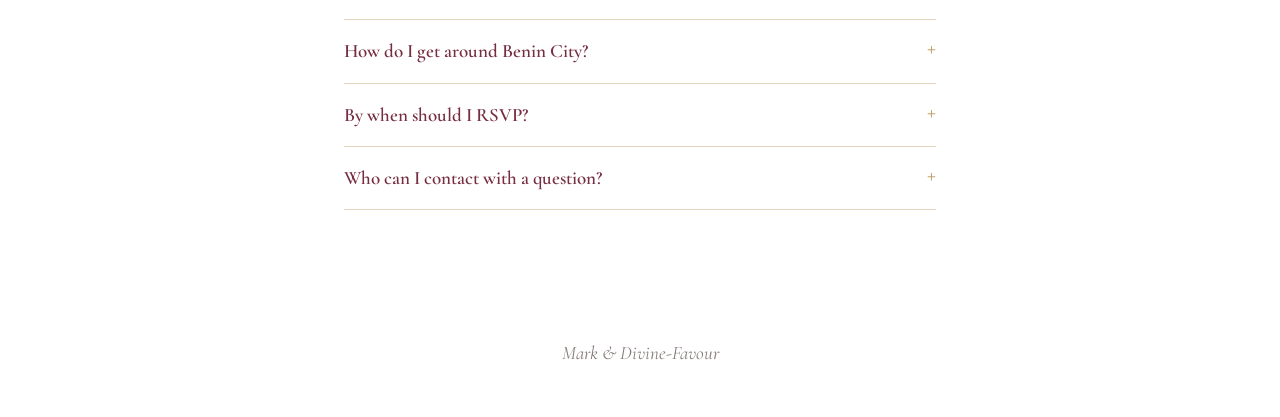
==== commit 45d12c28: "add wedding site" ====
--- a/index.html
+++ b/index.html
@@ -46,7 +46,7 @@
 .back{inset:0; background:var(--paper-dk); border-radius:3px}
 .card{
   left:6%; right:6%; top:6%; height:88%;
-background:var(--card) url("card-floral.png") center/cover no-repeat; border:1px solid #eadfc9; border-radius:2px;  display:flex; flex-direction:column; align-items:center; justify-content:center; text-align:center;
+background:var(--card) url("card-floral-landscape.png") center/cover no-repeat; border:1px solid #eadfc9; border-radius:2px;  display:flex; flex-direction:column; align-items:center; justify-content:center; text-align:center;
   font-family:var(--script); color:var(--ink); font-size:clamp(1.5rem,6vw,2.3rem); line-height:1.2;
   transform:translateY(4%) scale(.96);
   transition:transform 1.2s cubic-bezier(.3,.7,.2,1) 1.1s;
@@ -387,7 +387,7 @@
 </main>
 
 <button id="soundBtn" class="sound-btn" hidden>♪ Music on</button>
-<audio id="bgMusic" src="music (1).mp3" loop preload="auto"></audio>
+<audio id="bgMusic" src="music.mp3" loop preload="auto"></audio>
 
 <script>
 /* =====================================================
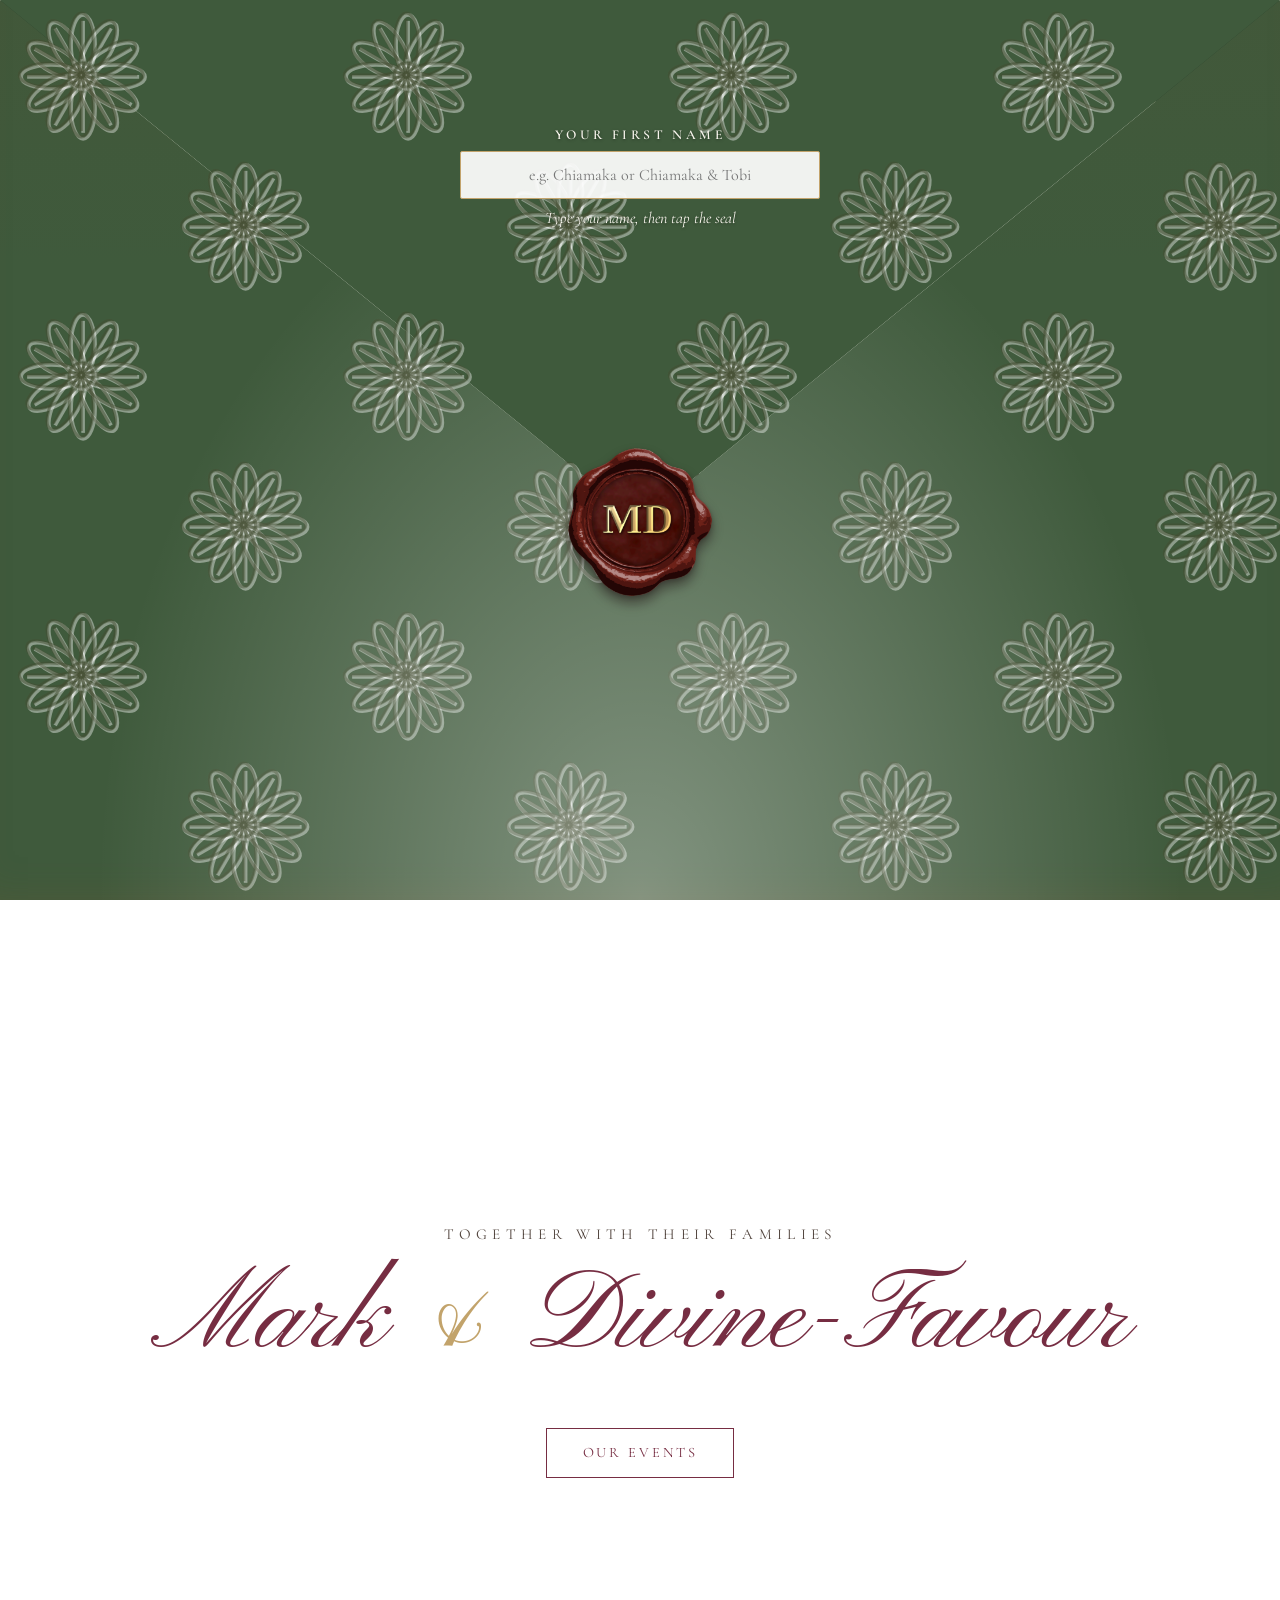
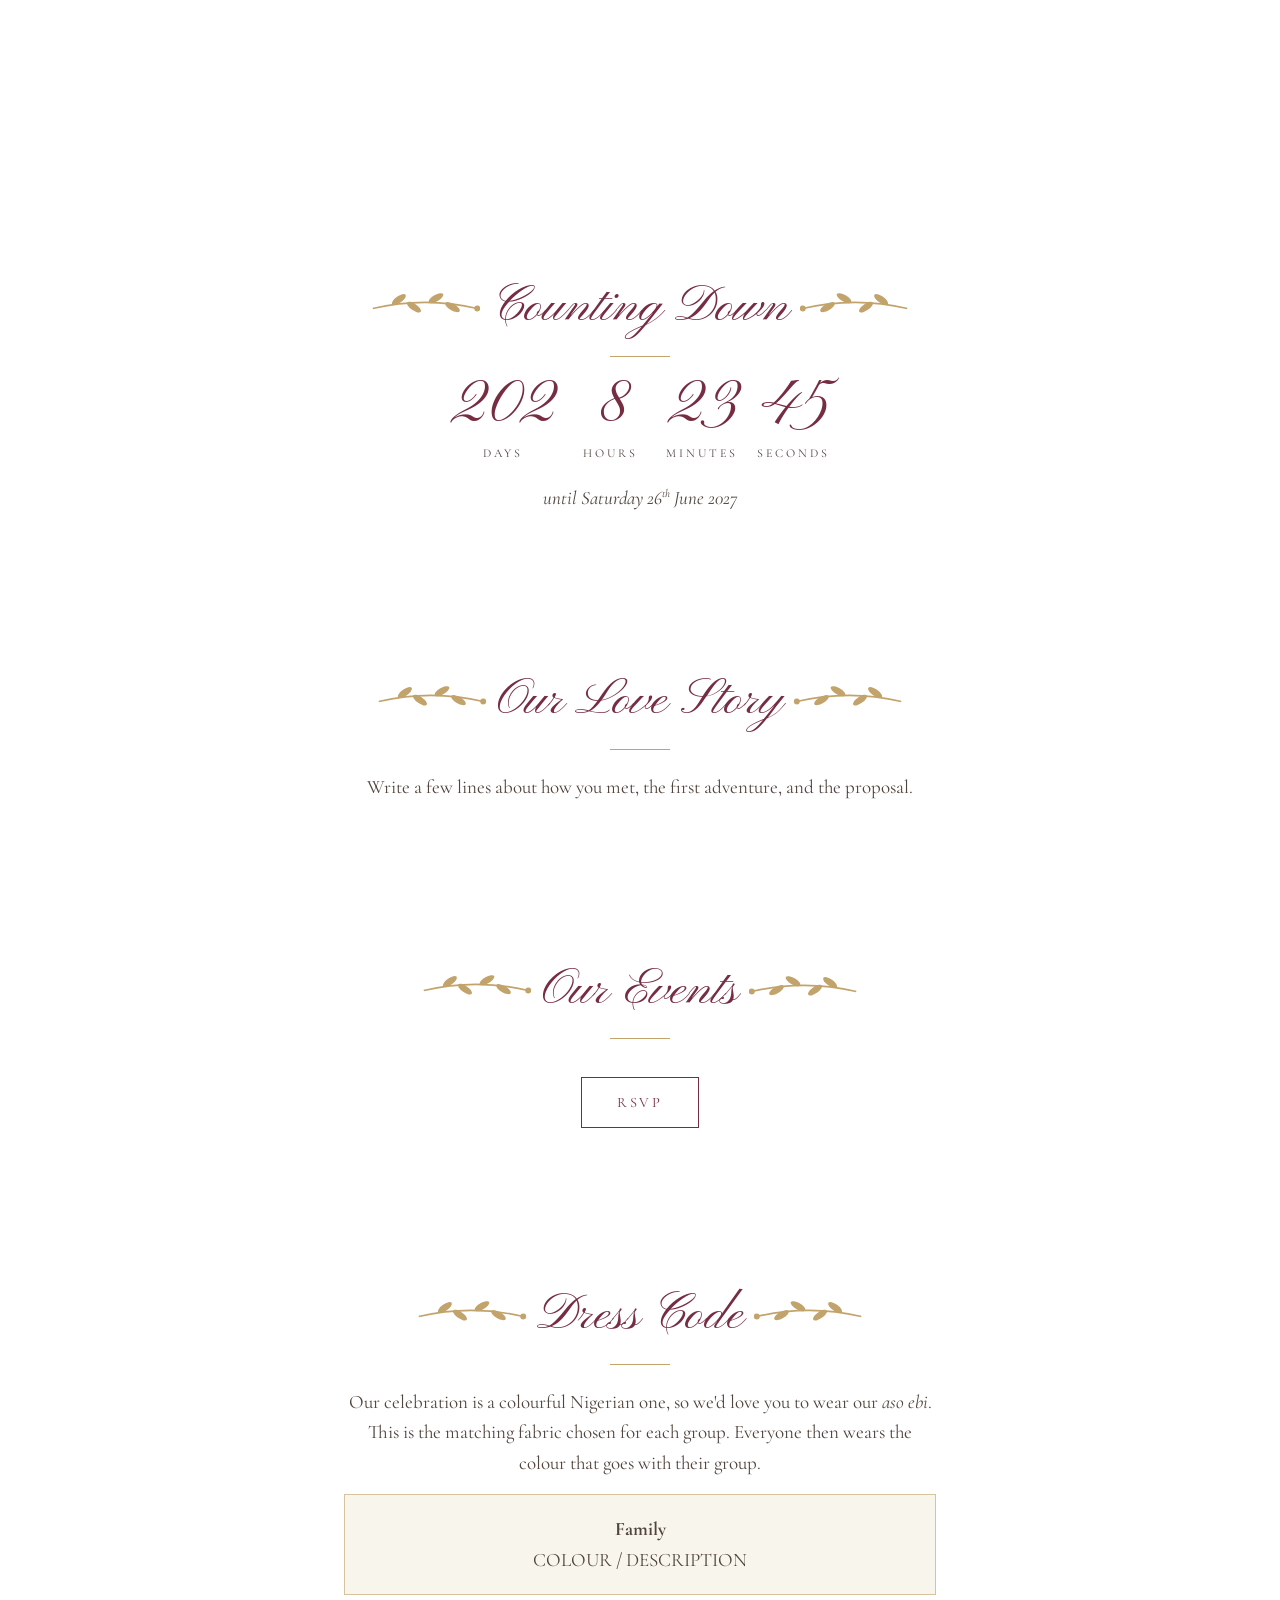
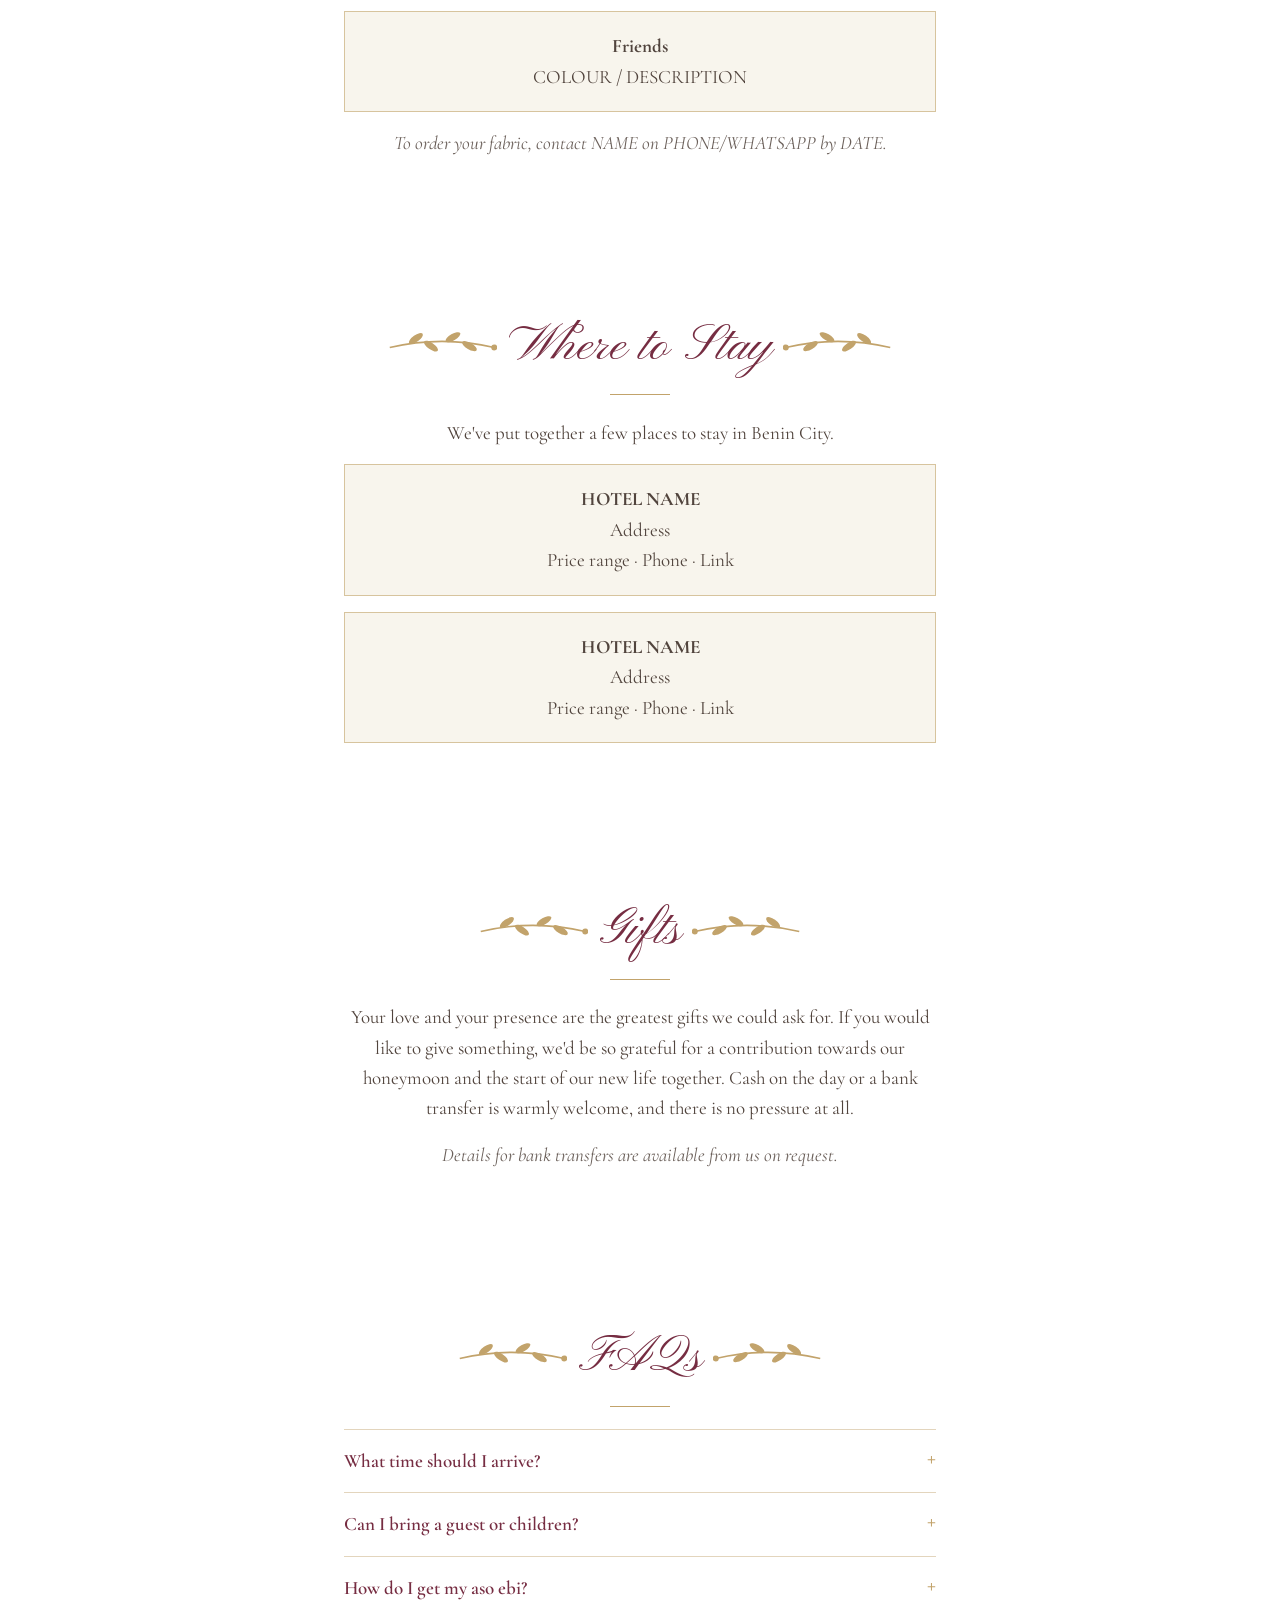
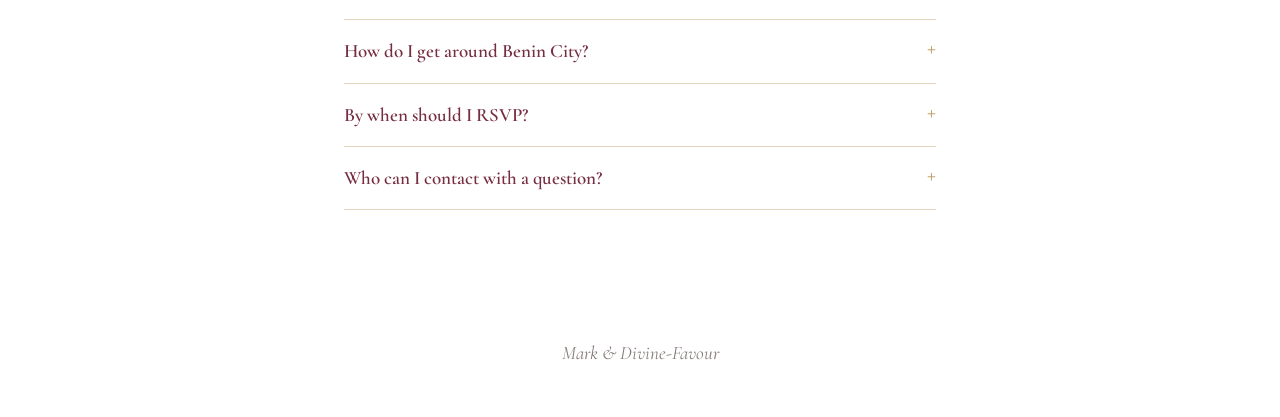
==== commit f10ec4bc: "Change greeting from 'Hello' to 'Goodbye'" ====
--- a/index.html
+++ b/index.html
@@ -52,8 +52,8 @@
   transition:transform 1.2s cubic-bezier(.3,.7,.2,1) 1.1s;
   z-index:1;
 }
-@media (min-aspect-ratio:1/1){
-  .card{ left:calc(50% - 250px); right:calc(50% - 250px); }
+@media (max-aspect-ratio:1/1){
+  .card{ background-image:url("card-floral-landscape.png"); }
 }
 .front, .flap {
   inset:0;
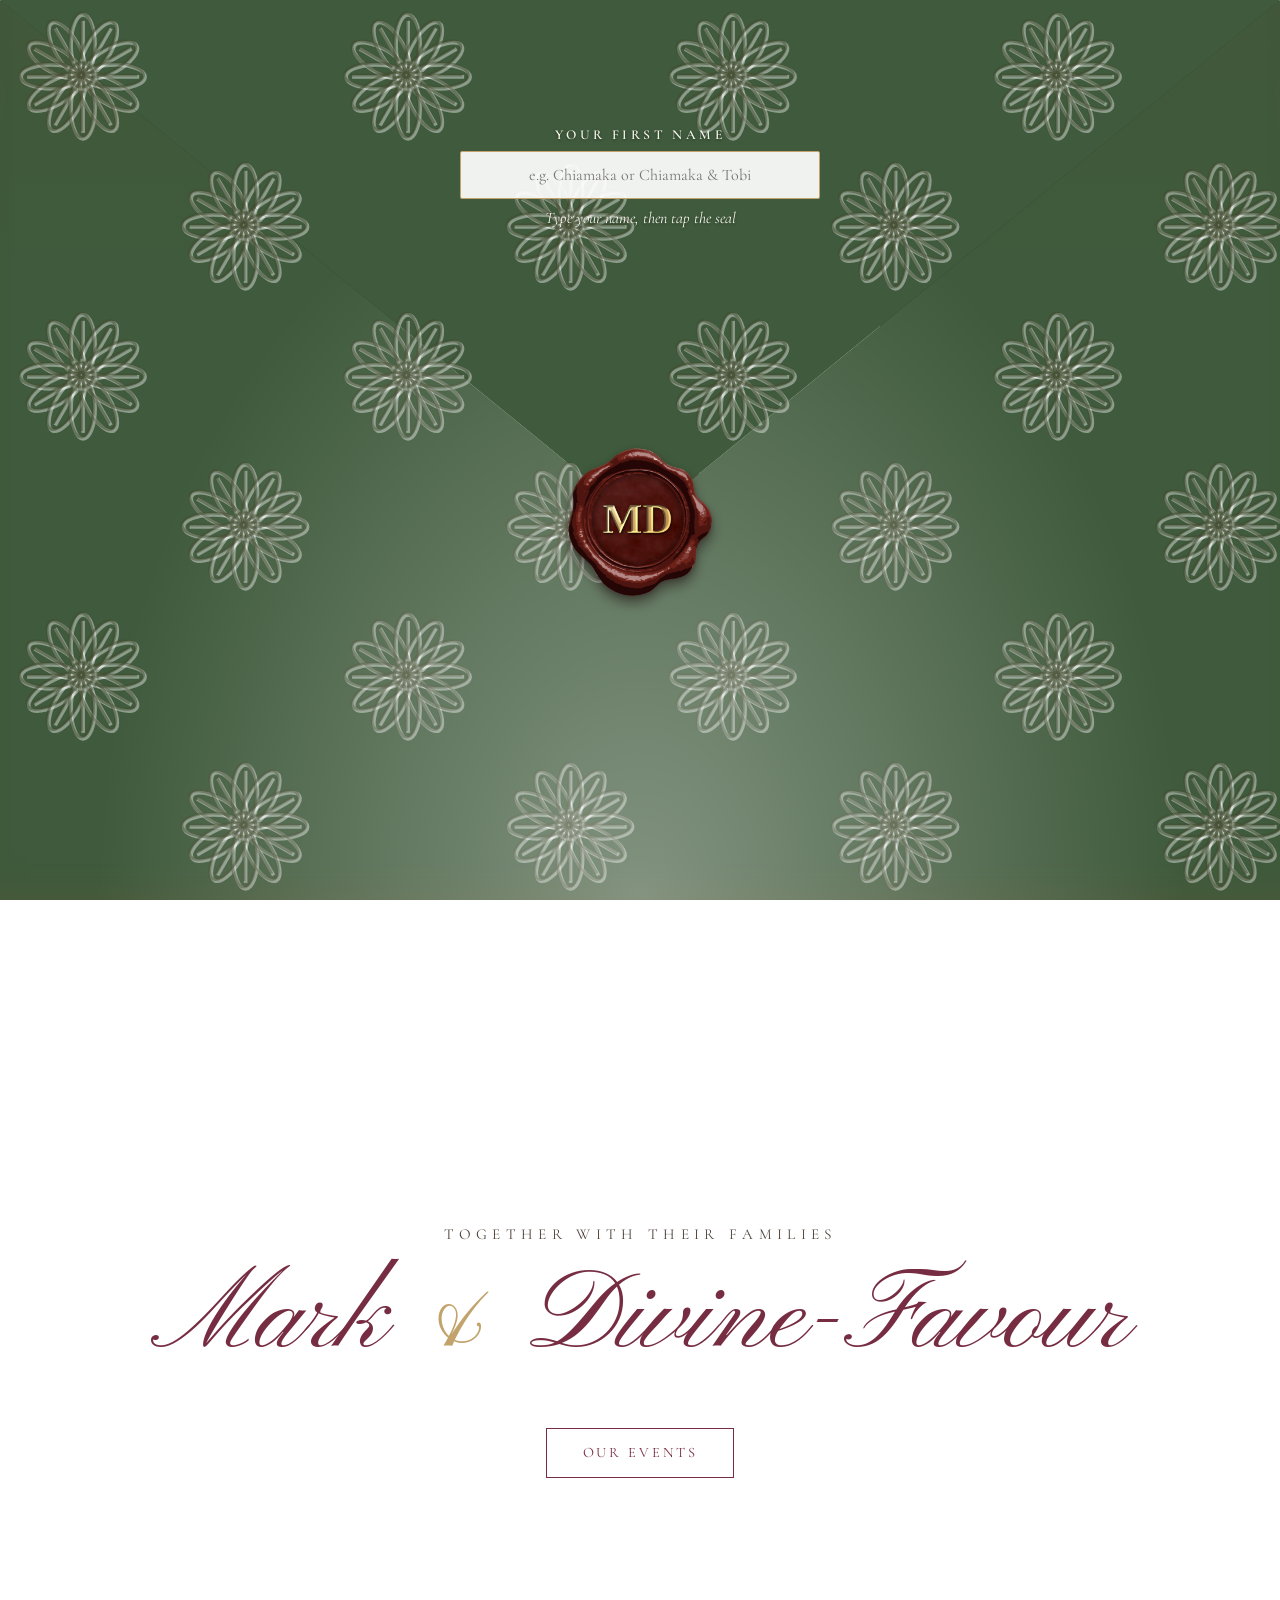
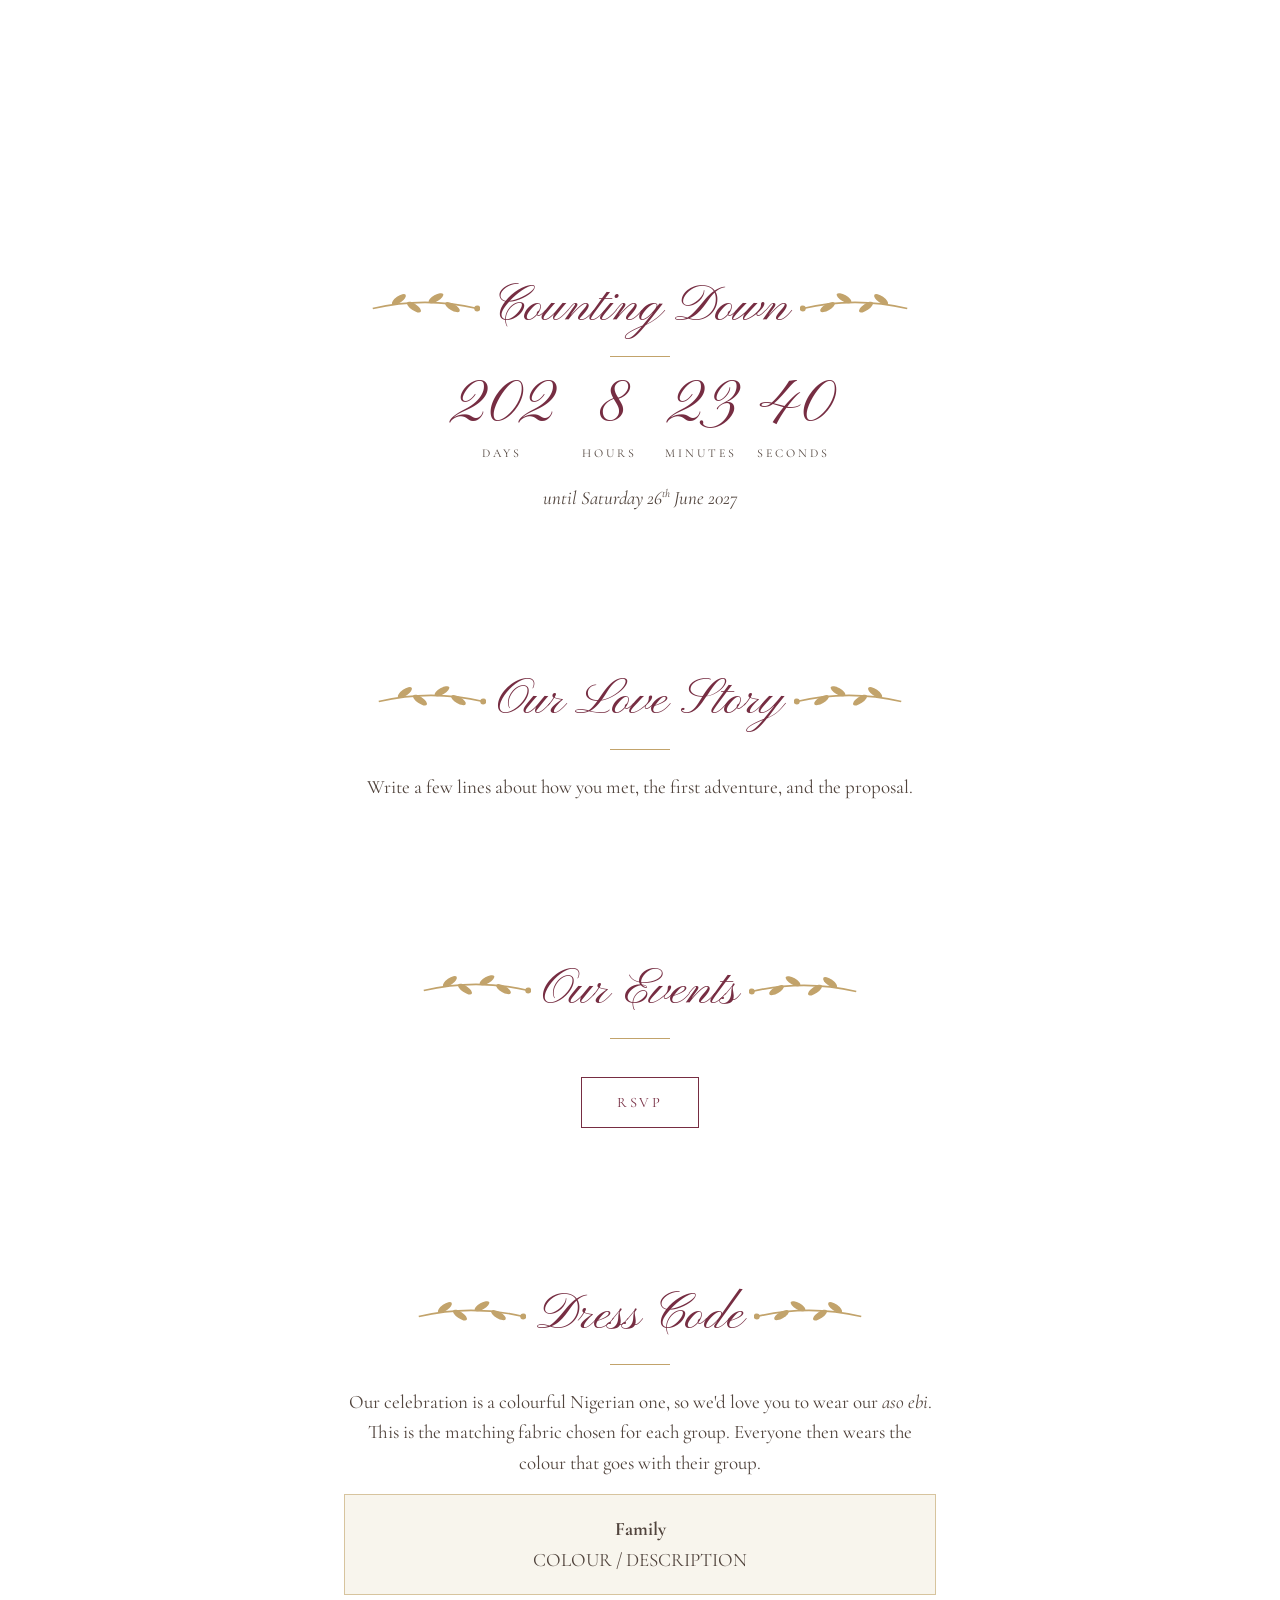
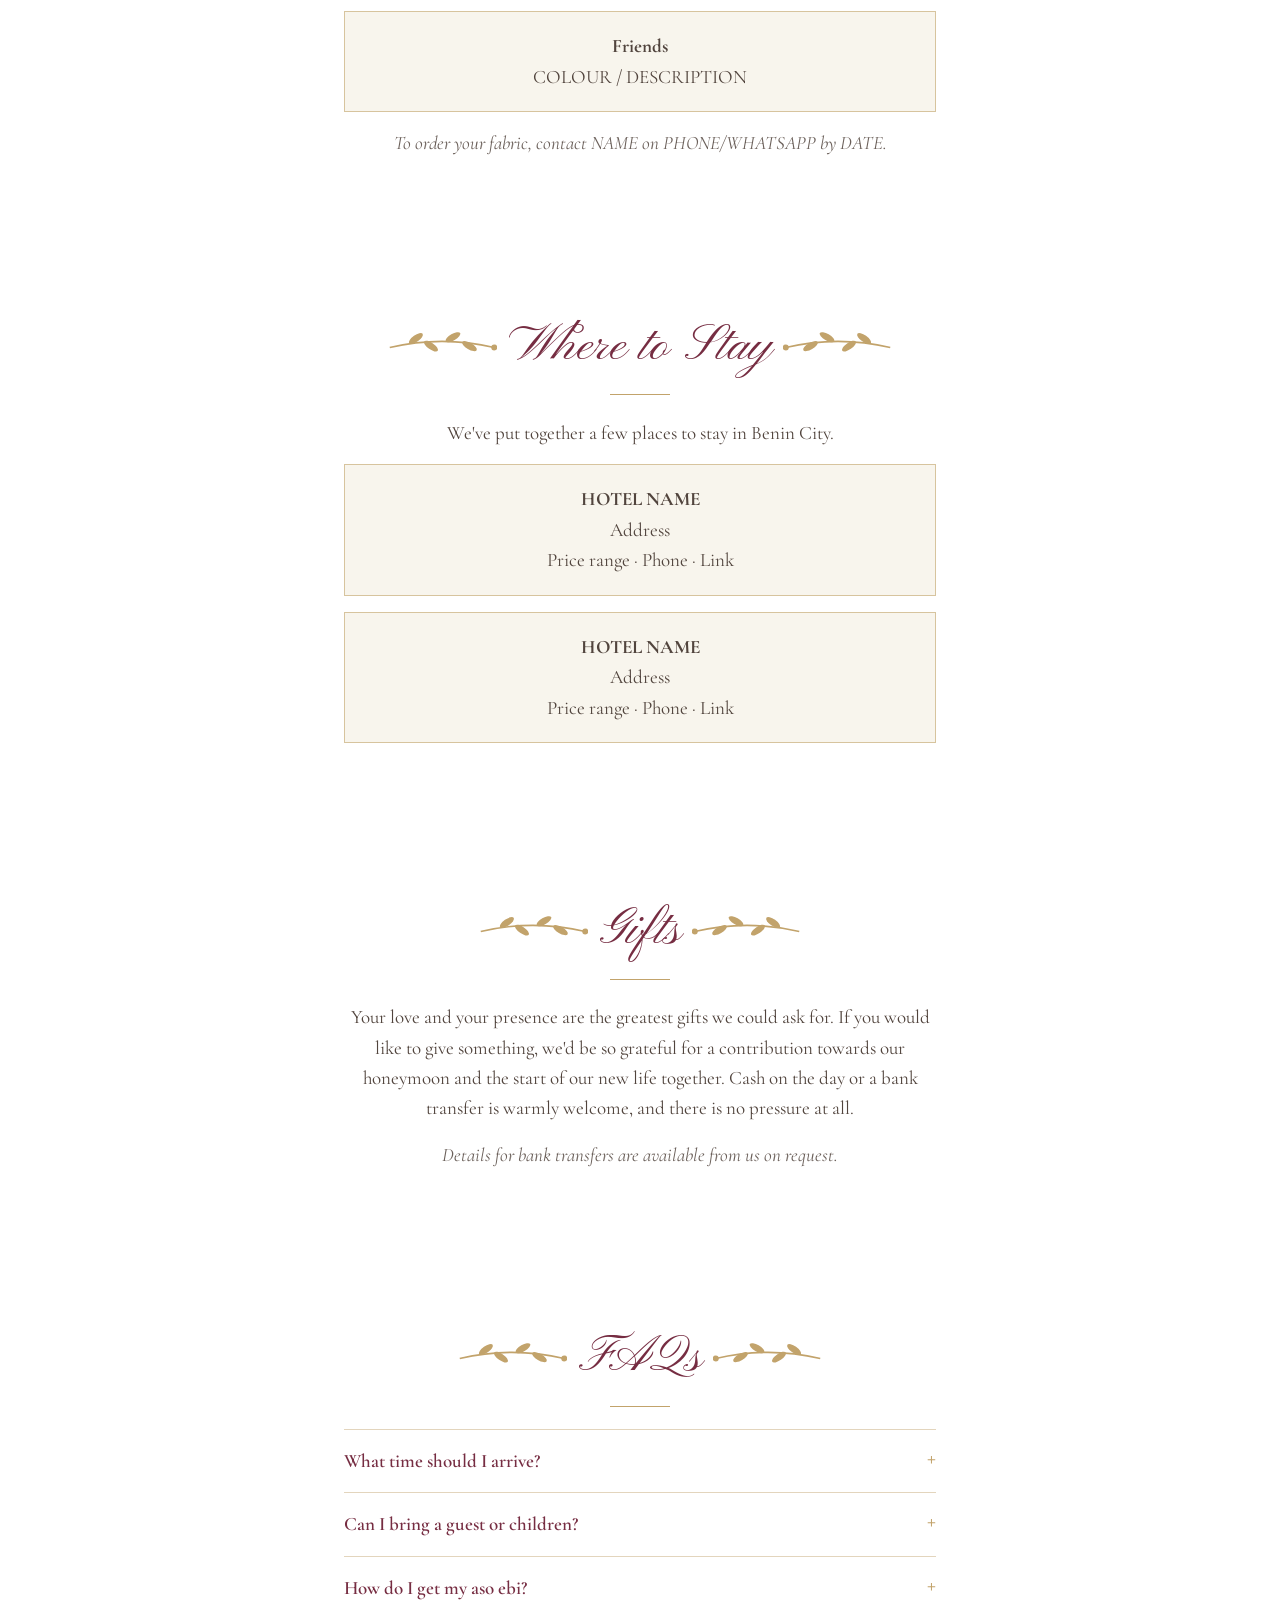
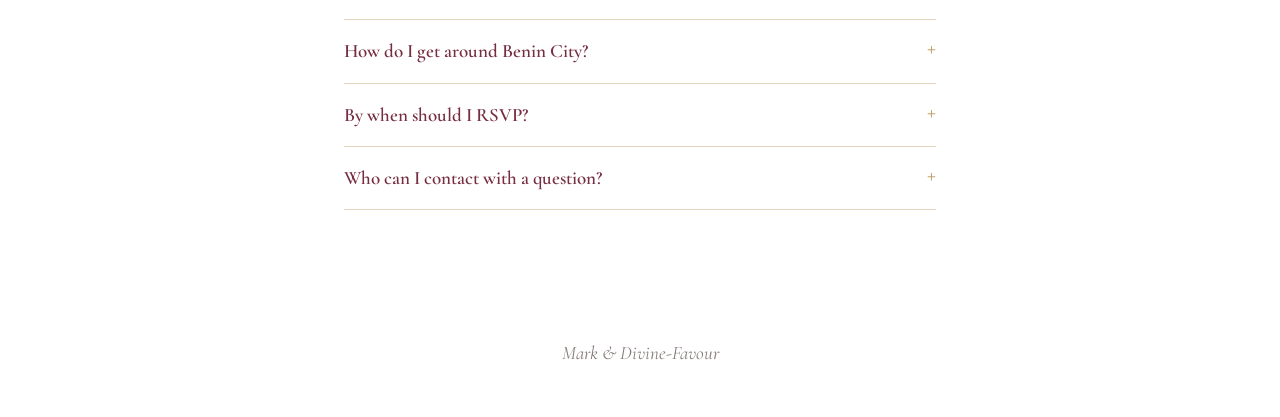
==== commit a6a5f06f: "add wedding site" ====
--- a/index.html
+++ b/index.html
@@ -52,8 +52,8 @@
   transition:transform 1.2s cubic-bezier(.3,.7,.2,1) 1.1s;
   z-index:1;
 }
-@media (max-aspect-ratio:1/1){
-  .card{ background-image:url("card-floral-landscape.png"); }
+@media (min-aspect-ratio:1/1){
+  .card{ left:calc(50% - 250px); right:calc(50% - 250px); }
 }
 .front, .flap {
   inset:0;
@@ -408,13 +408,13 @@
 
 // The key is what goes after ?g= in the link
 var GUESTS = {
-  all:         { greeting:"We would love you with us for every moment",
+  all:         { greeting:"Together with our families<br>We would love to have you with us for every moment",
                  events:["traditional1","traditional2","ceremony","reception","evening"] },
-  ceremony:    { greeting:"Join us for our ceremony and reception",
+  ceremony:    { greeting: "Together with our families<br>We would love to have you with us for every moment",
                  events:["ceremony","reception"] },
-  evening:     { greeting:"Join us to celebrate in the evening",
+  evening:      { greeting: "Together with our families<br>We would love to have you with us for every moment",
                  events:["evening"] },
-  traditional: { greeting:"We would love you to celebrate both of our traditional ceremonies with us",
+  traditional:  { greeting: "Together with our families<br>We would love to have you with us for every moment",
                  events:["traditional1","traditional2","ceremony","reception"] }
 };
 
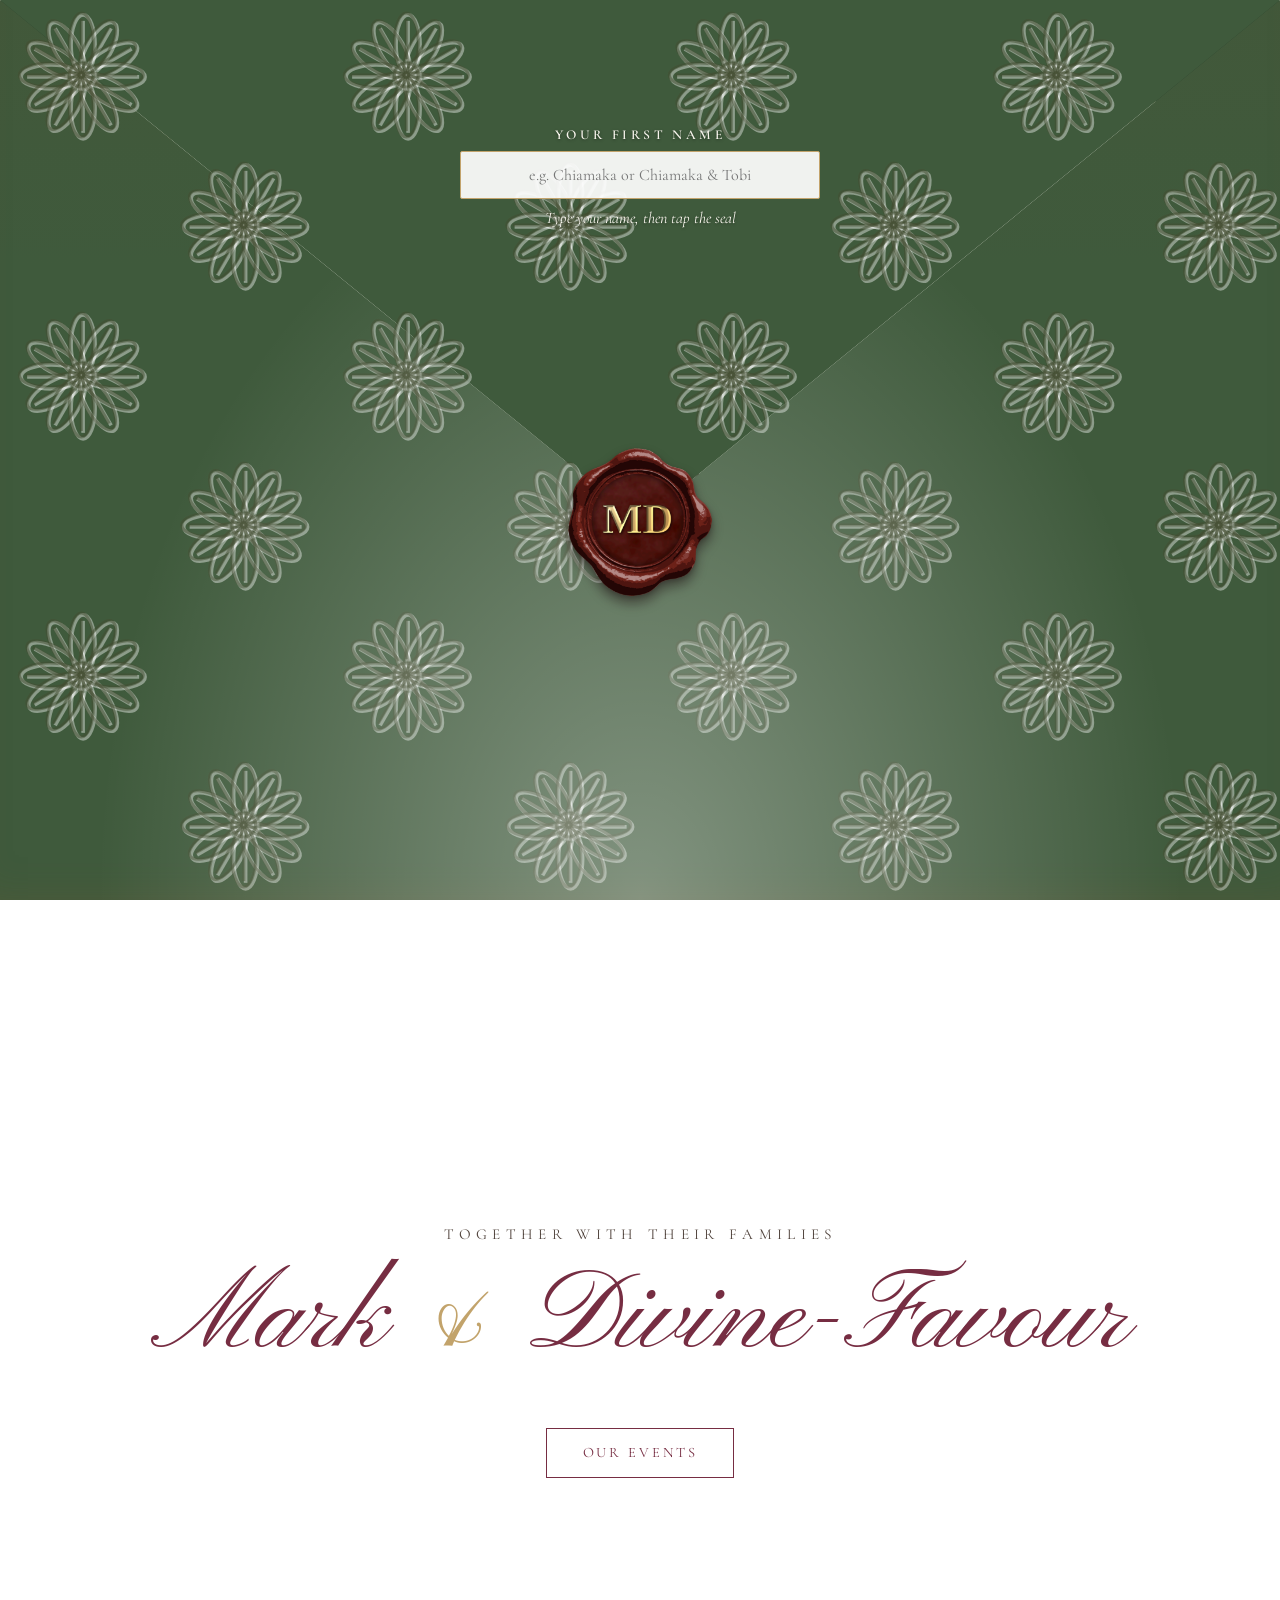
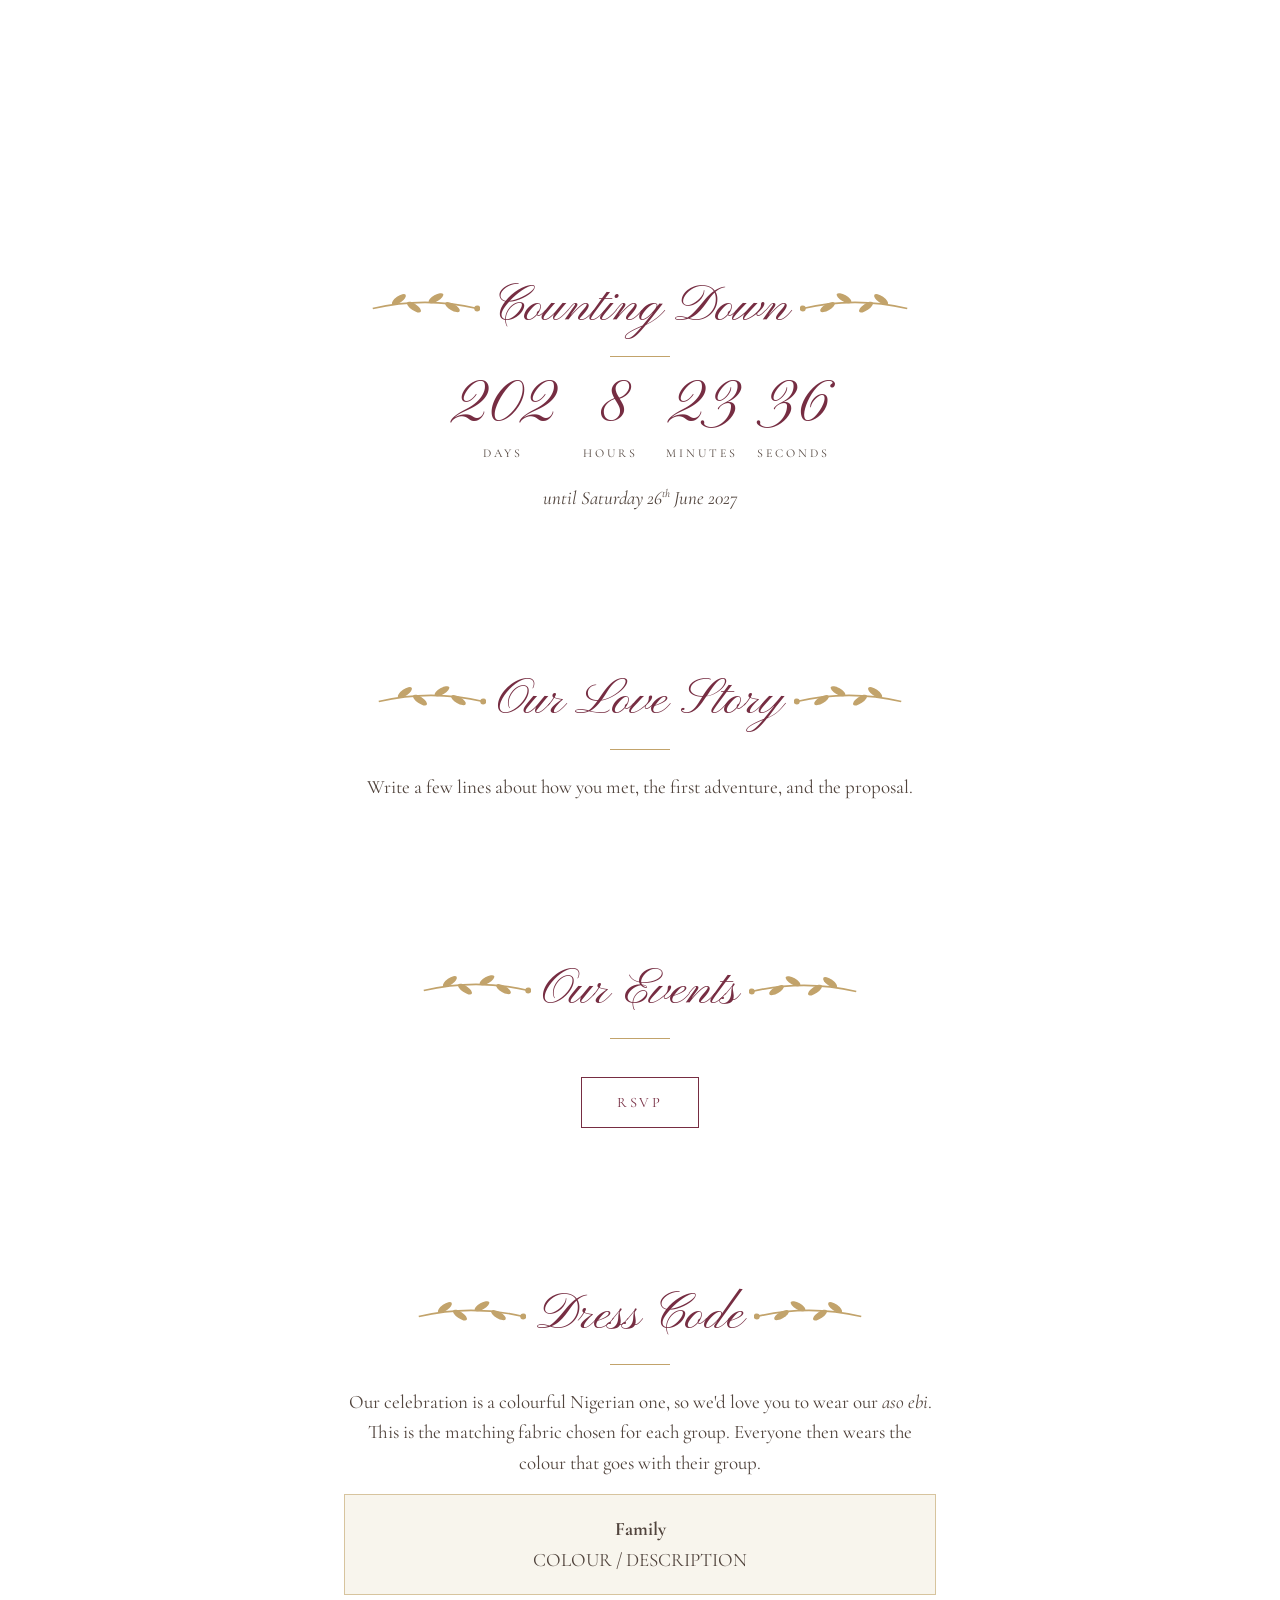
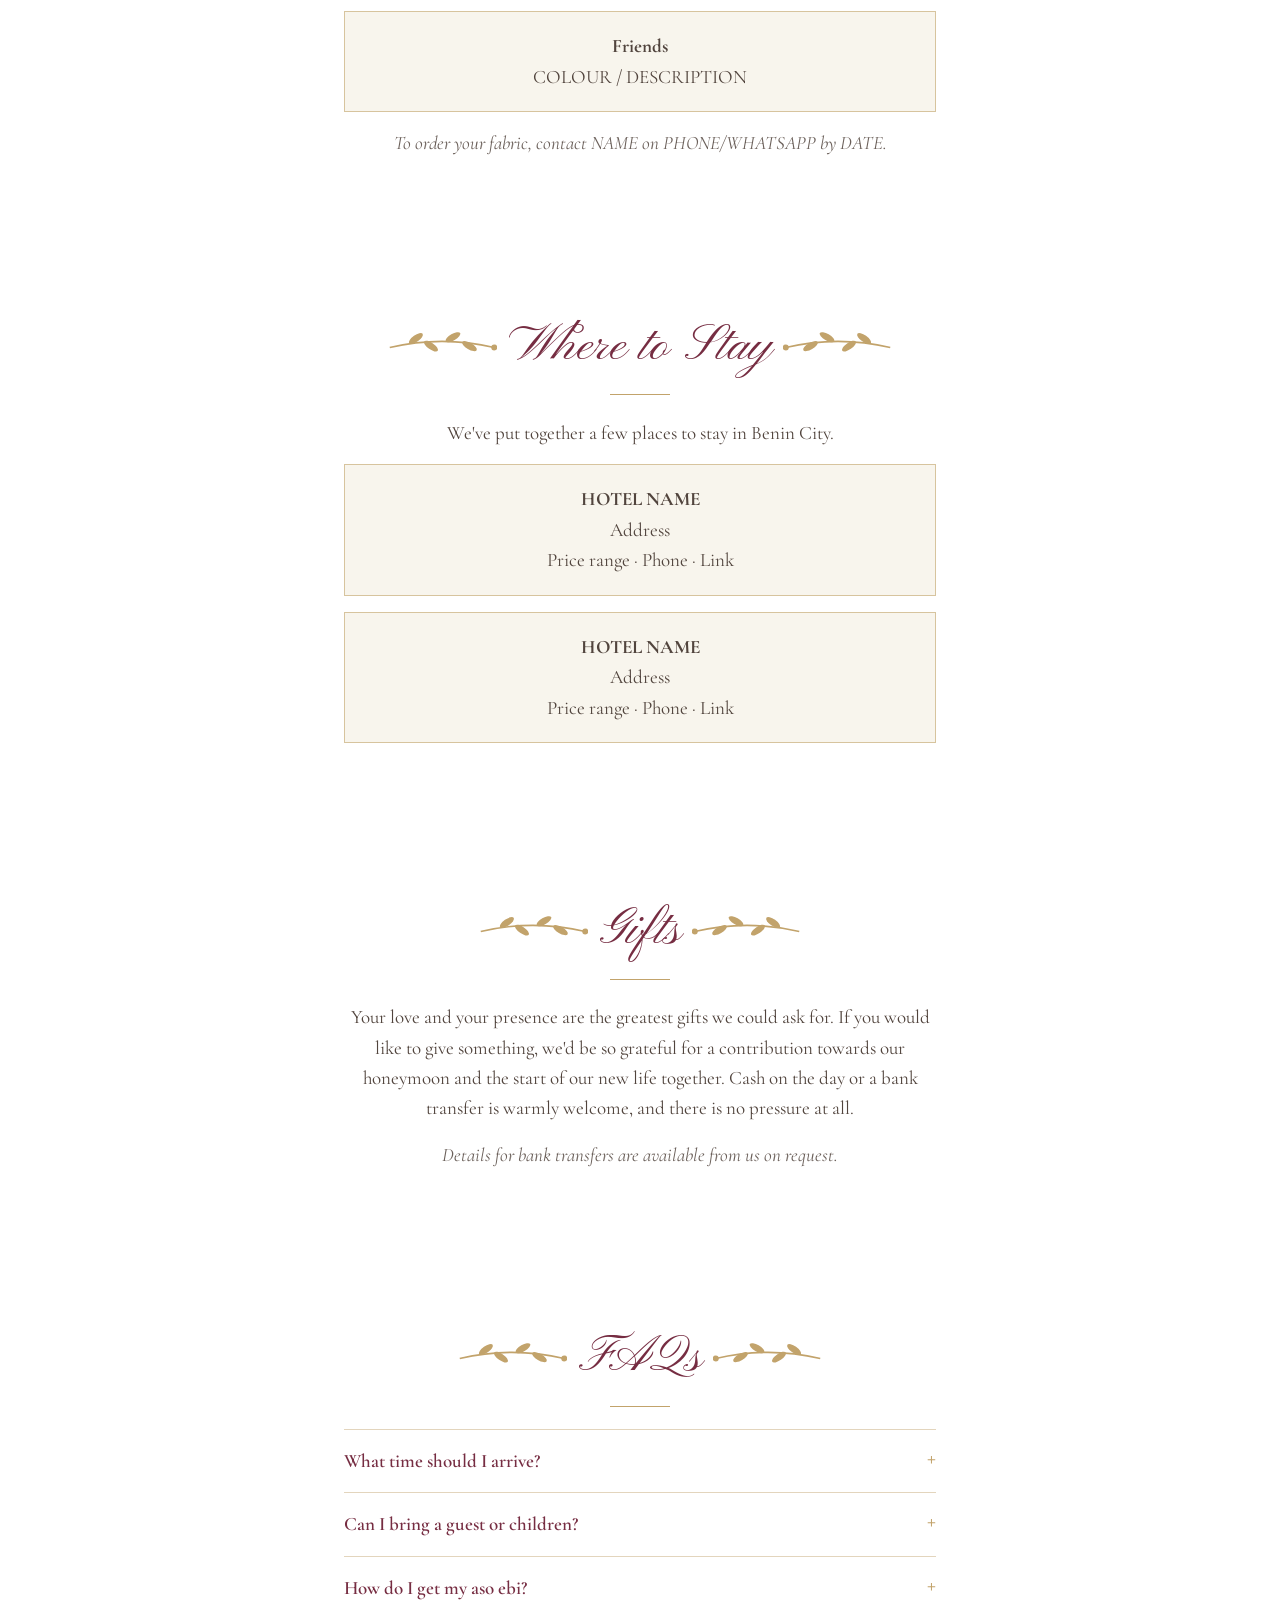
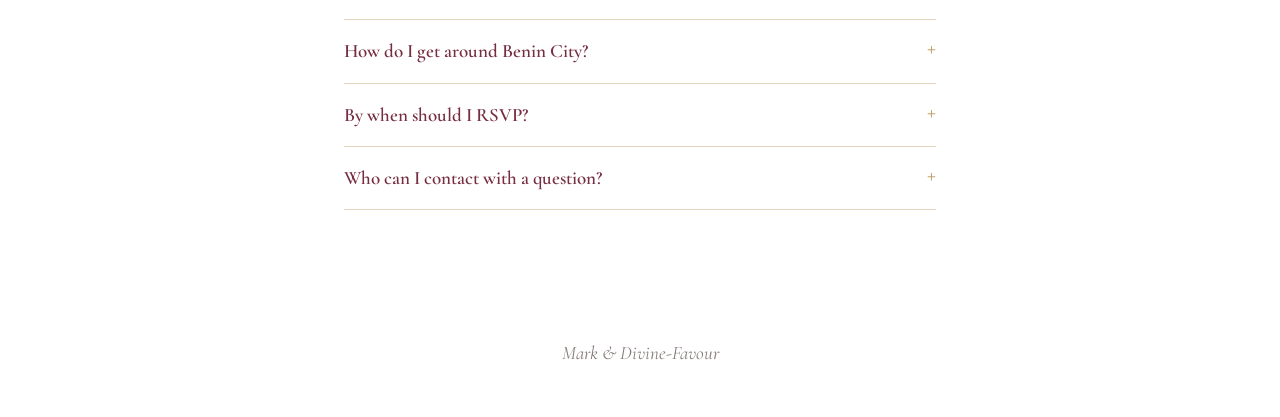
==== commit d182f1cd: "Merge branch 'main' of https://github.com/deedeef/my-wedding" ====
--- a/index.html
+++ b/index.html
@@ -52,8 +52,8 @@
   transition:transform 1.2s cubic-bezier(.3,.7,.2,1) 1.1s;
   z-index:1;
 }
-@media (min-aspect-ratio:1/1){
-  .card{ left:calc(50% - 250px); right:calc(50% - 250px); }
+@media (max-aspect-ratio:1/1){
+  .card{ background-image:url("card-floral-landscape.png"); }
 }
 .front, .flap {
   inset:0;
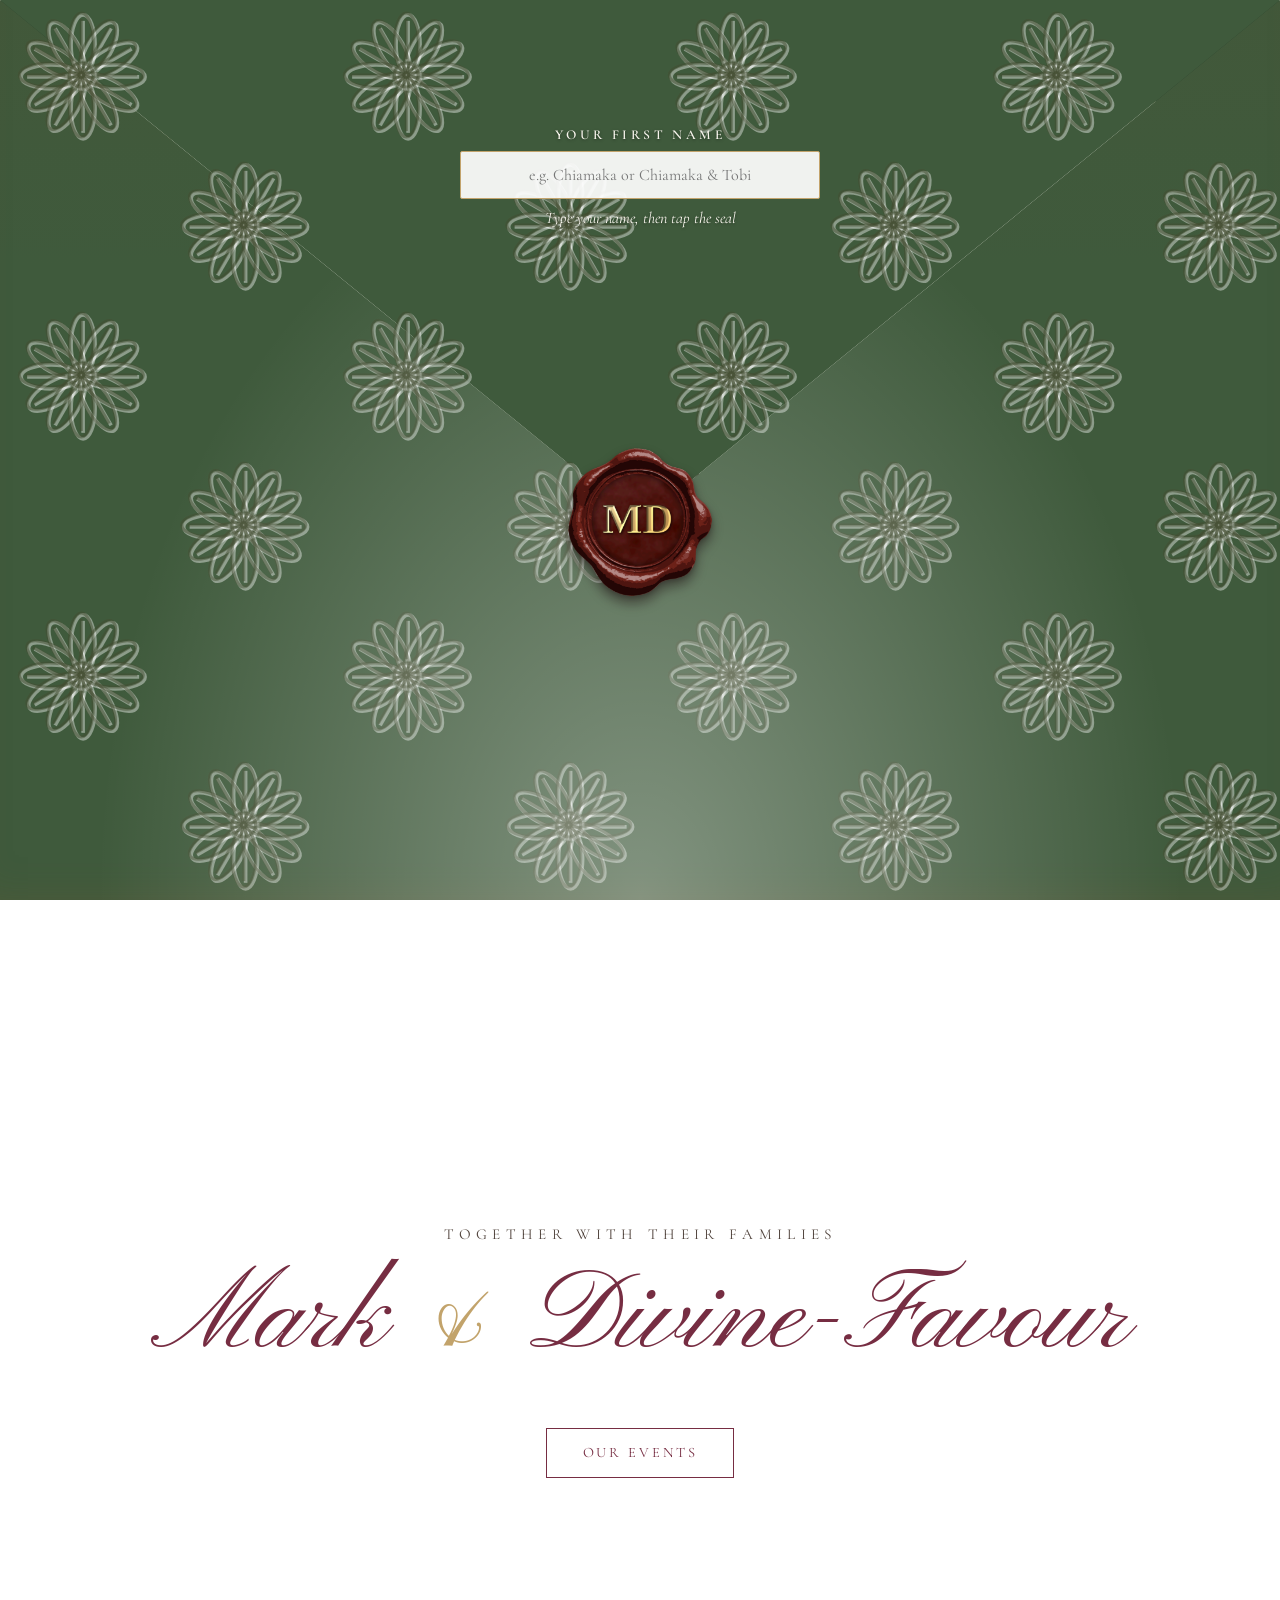
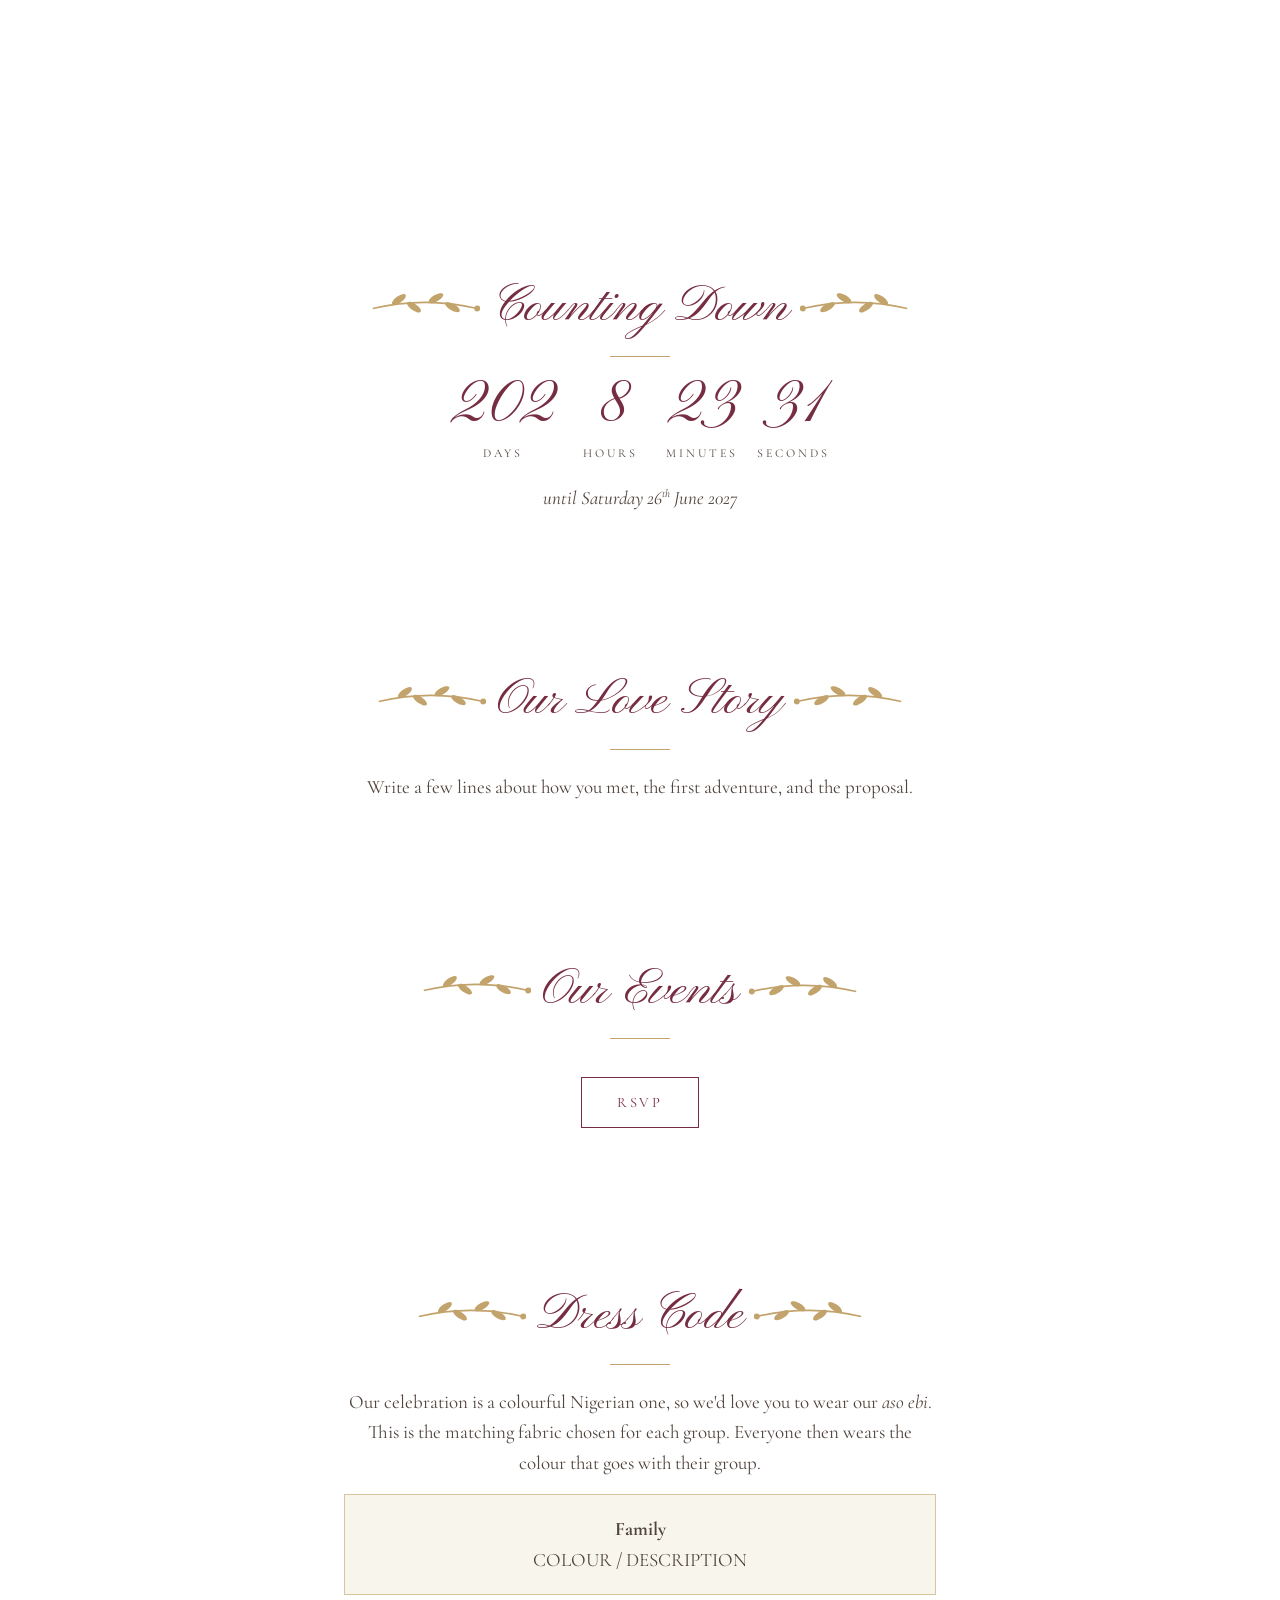
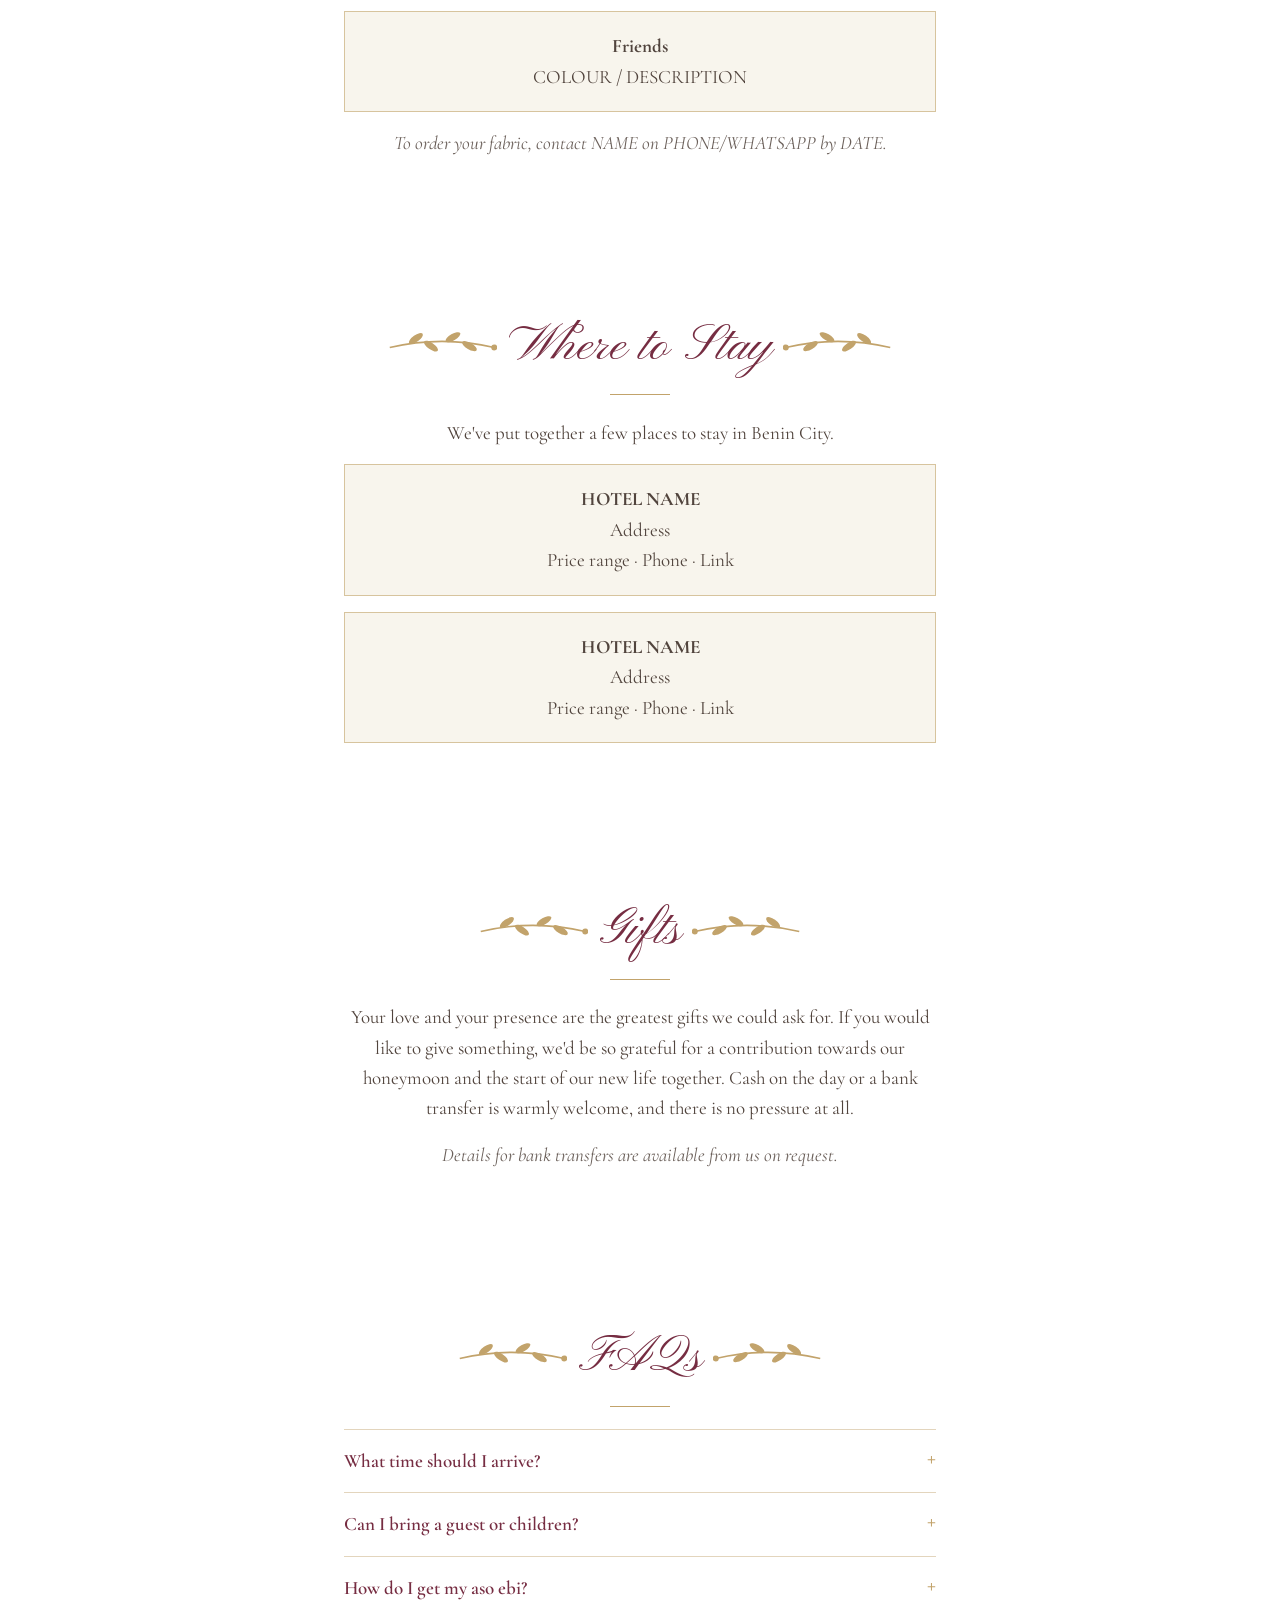
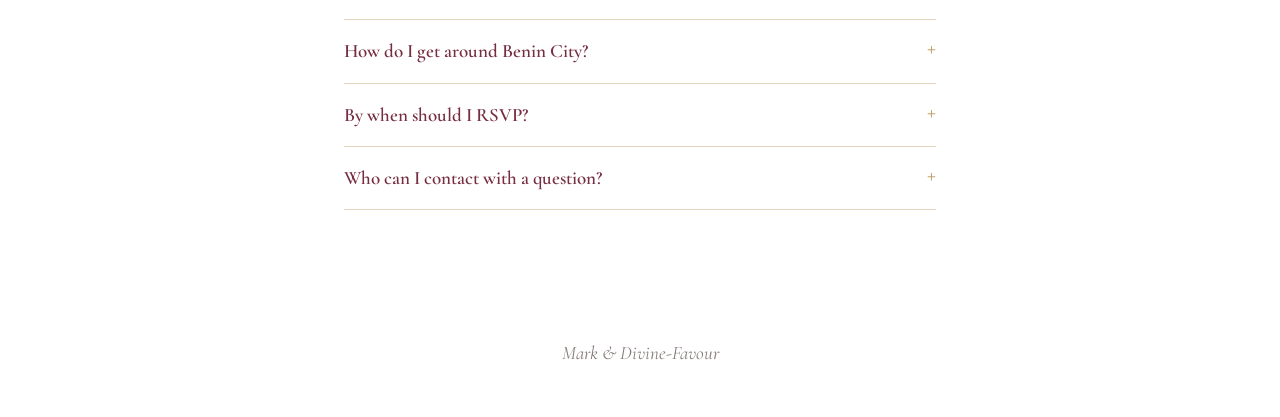
==== commit a520935f: "fix line break" ====
--- a/index.html
+++ b/index.html
@@ -458,7 +458,7 @@
   if (pre) input.value = pre;
 
   function renderEvents(group){
-    document.getElementById("greet").textContent = group.greeting;
+    document.getElementById("greet").innerHTML = group.greeting;
     document.getElementById("rsvp").href = RSVP_URL;
     var list = document.getElementById("events"); list.innerHTML = "";
     group.events.forEach(function(id){
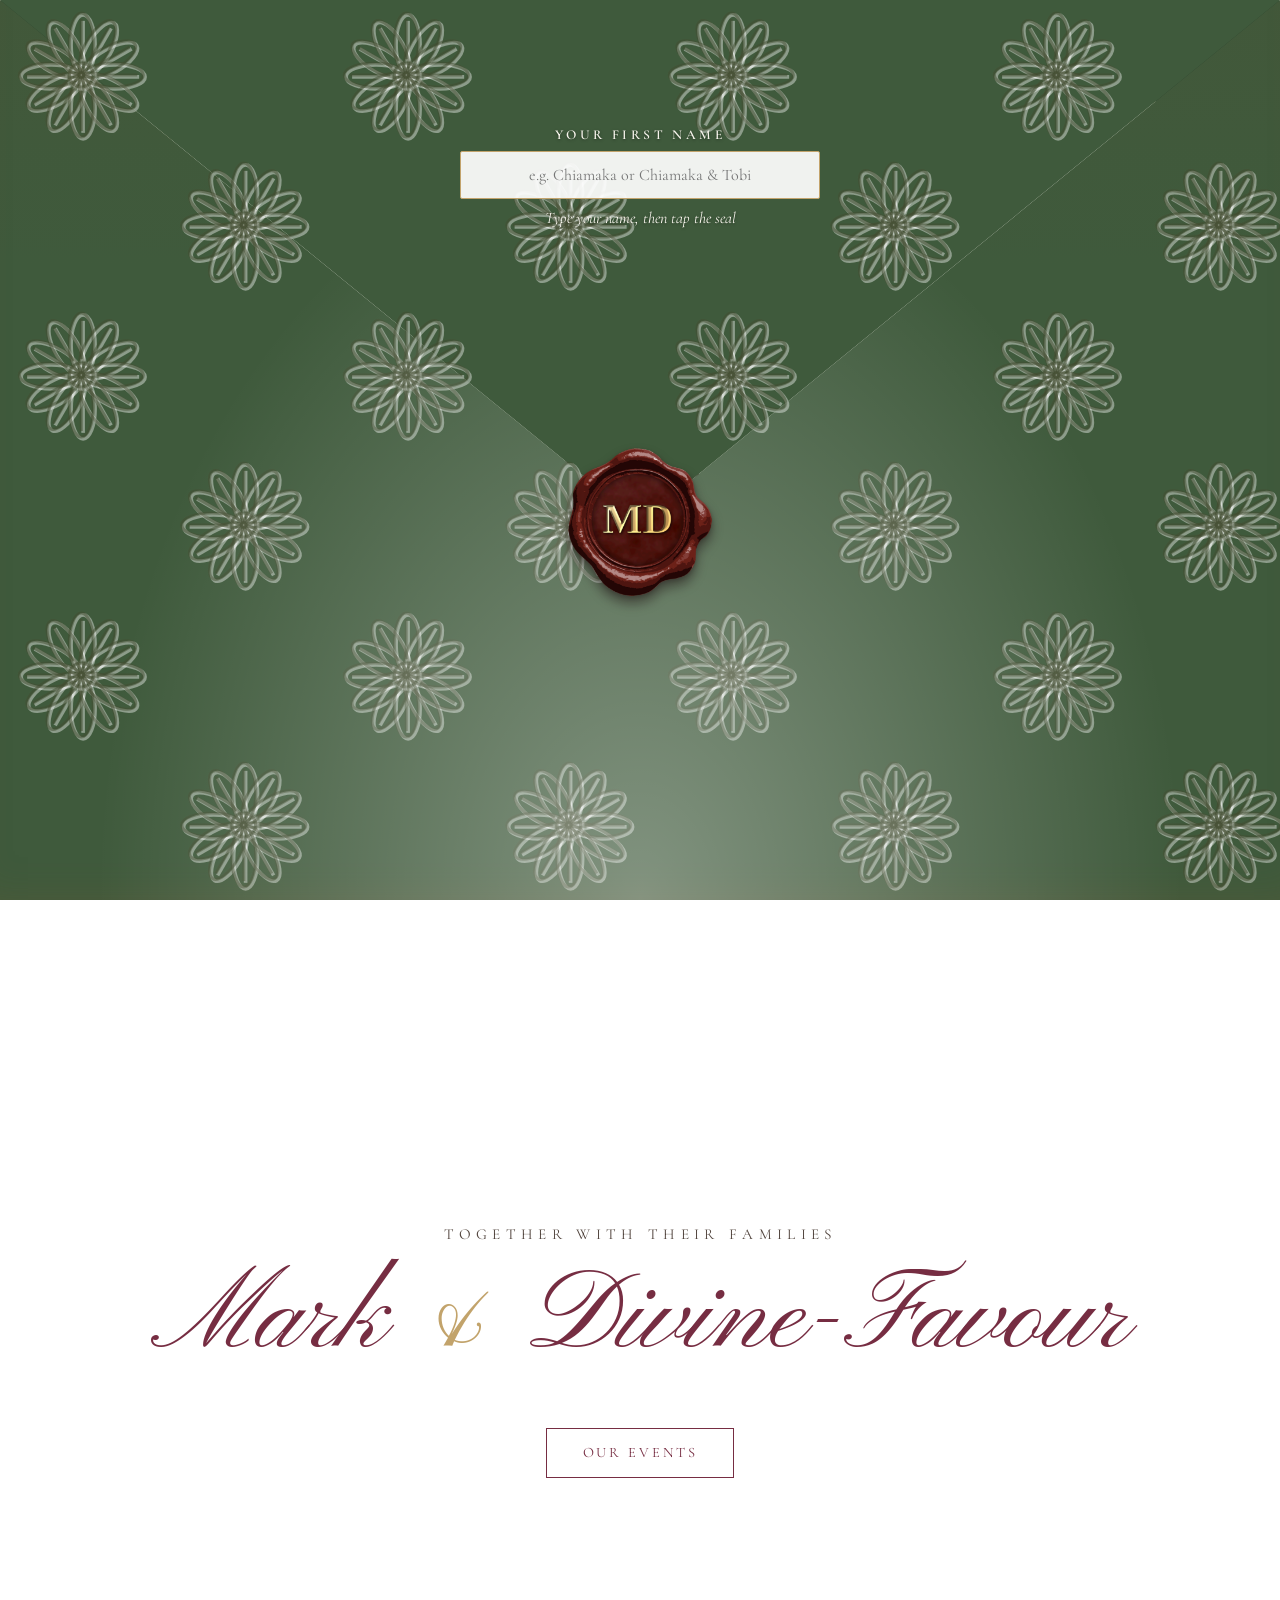
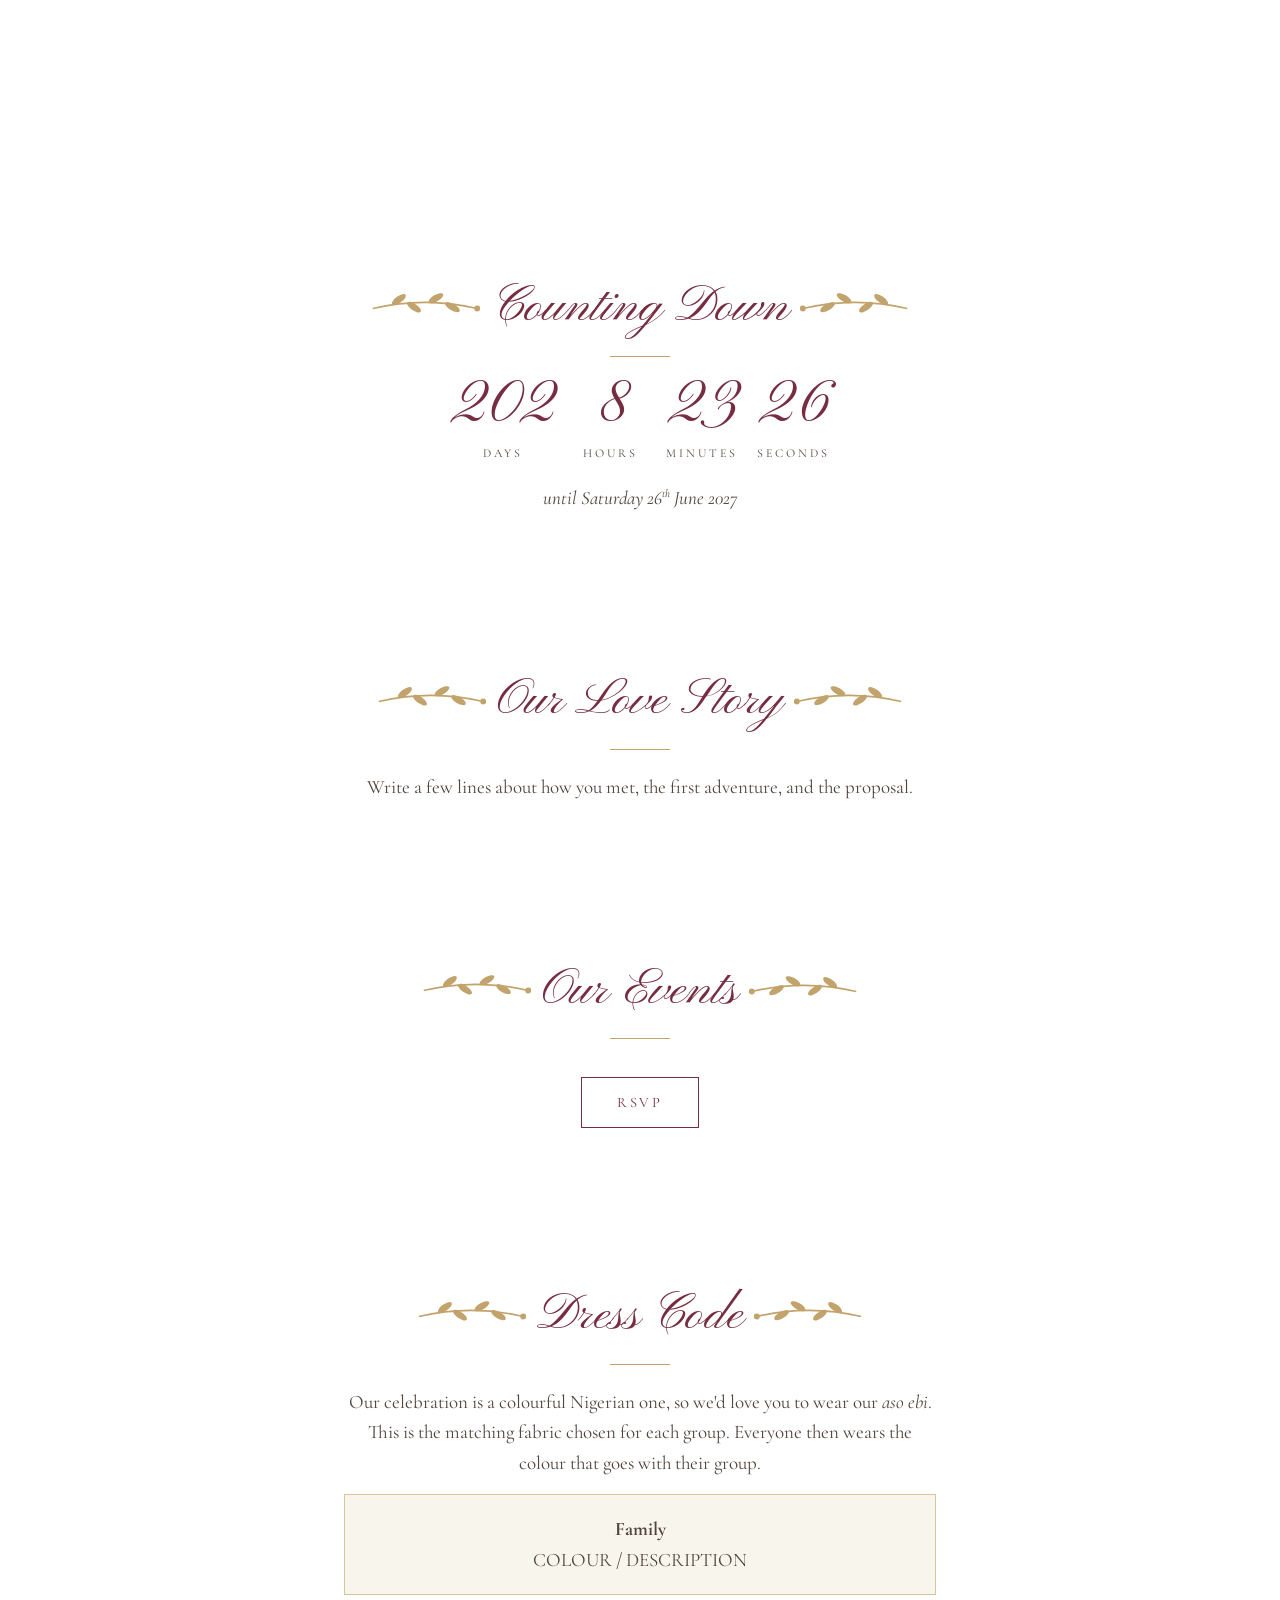
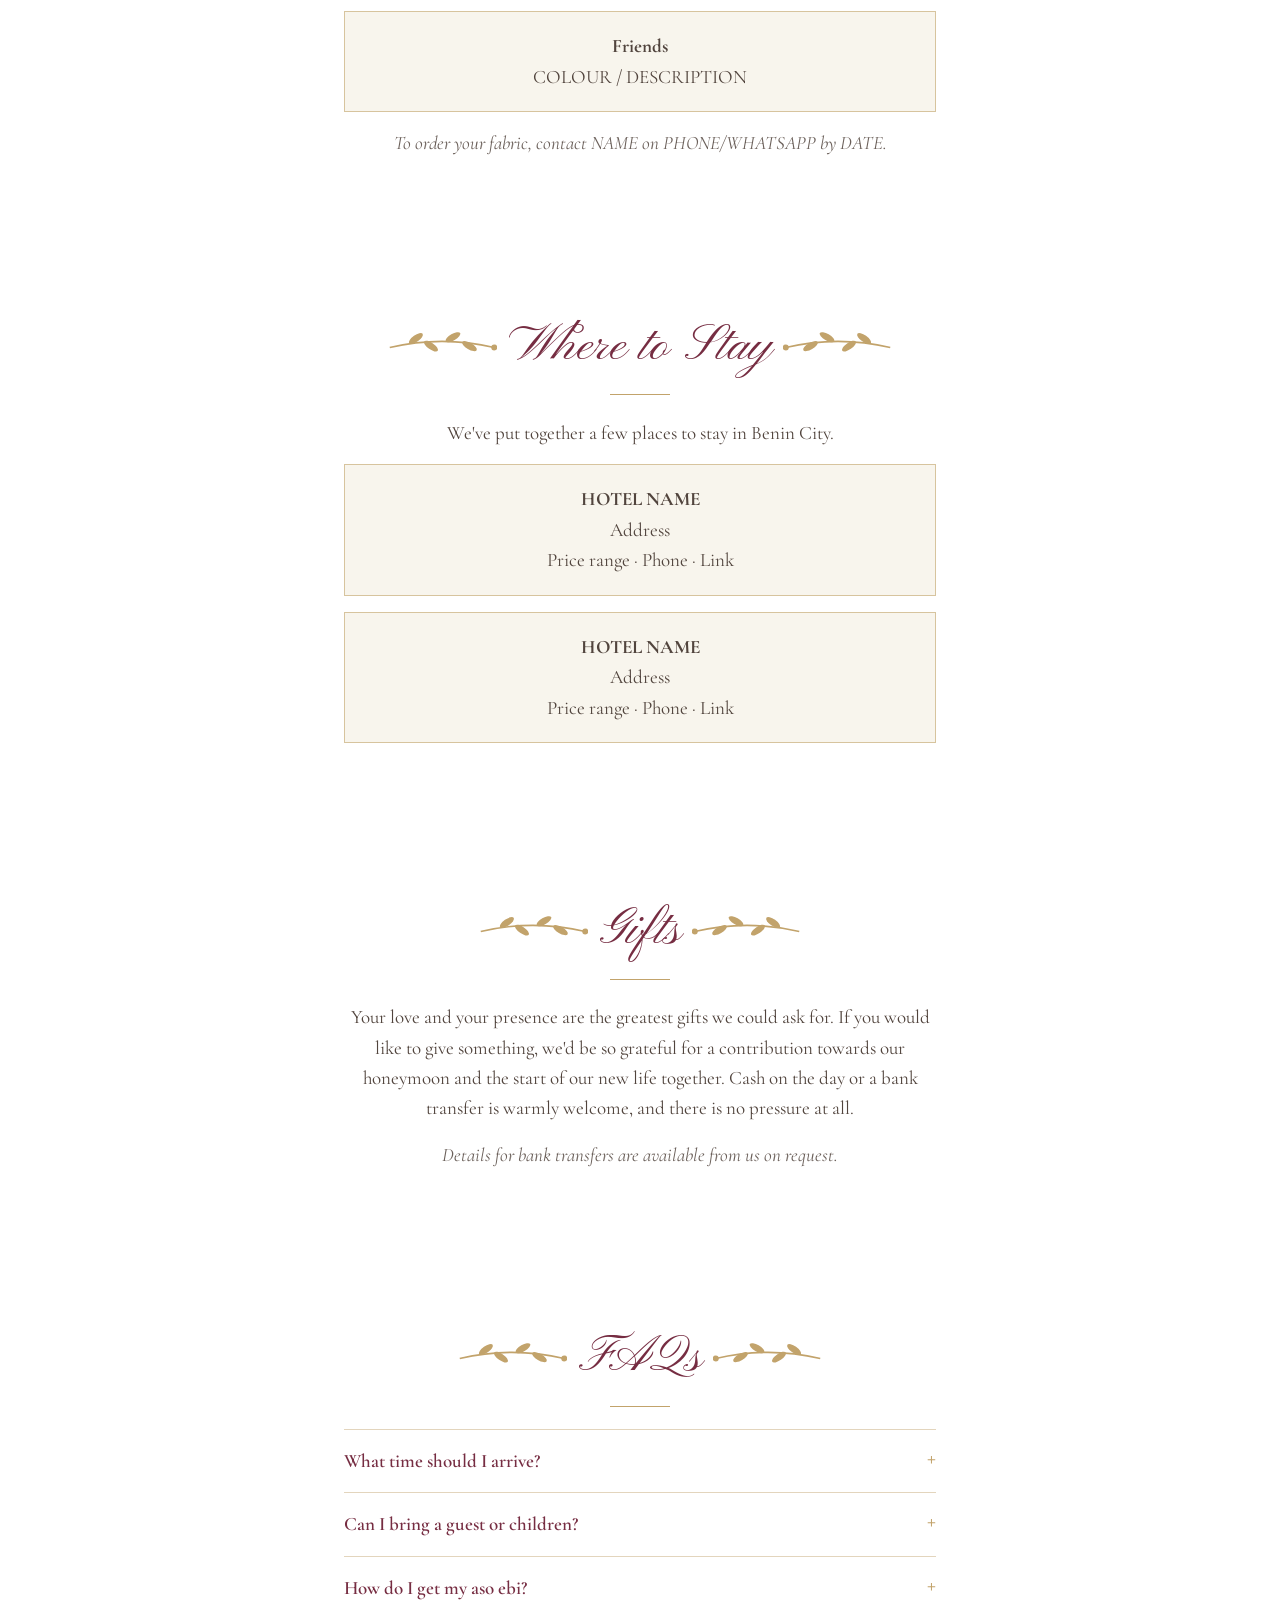
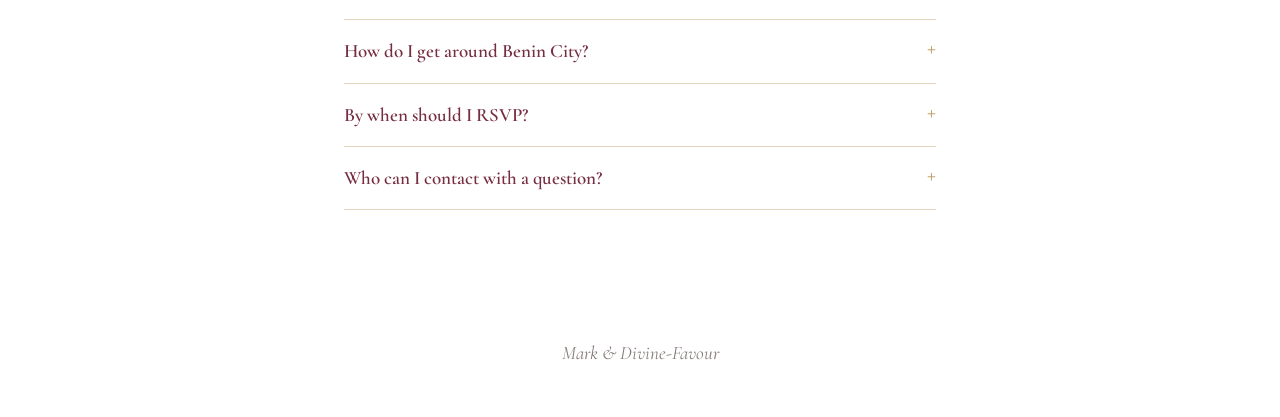
==== commit 9ea90bab: "picture update" ====
--- a/index.html
+++ b/index.html
@@ -53,7 +53,7 @@
   z-index:1;
 }
 @media (max-aspect-ratio:1/1){
-  .card{ background-image:url("card-floral-landscape.png"); }
+  .card{ background-image:url("card-floral.png"); }
 }
 .front, .flap {
   inset:0;
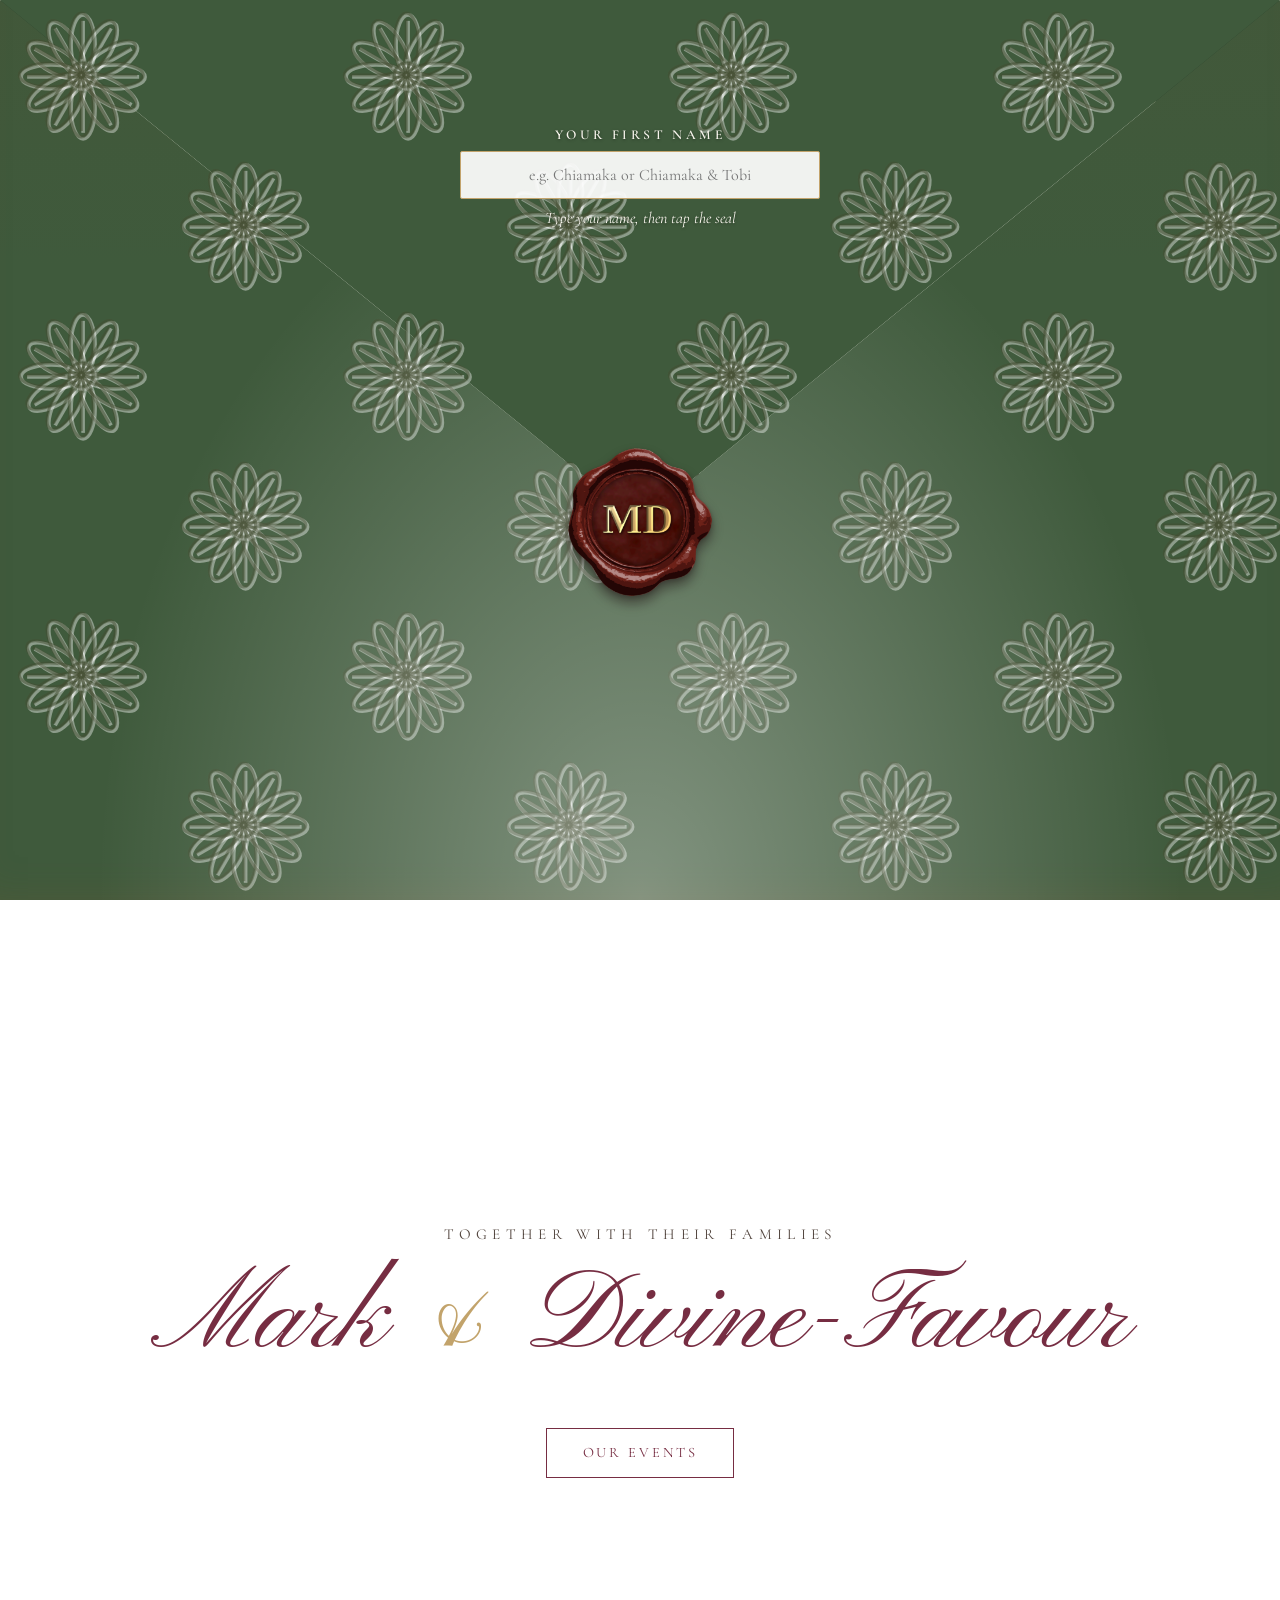
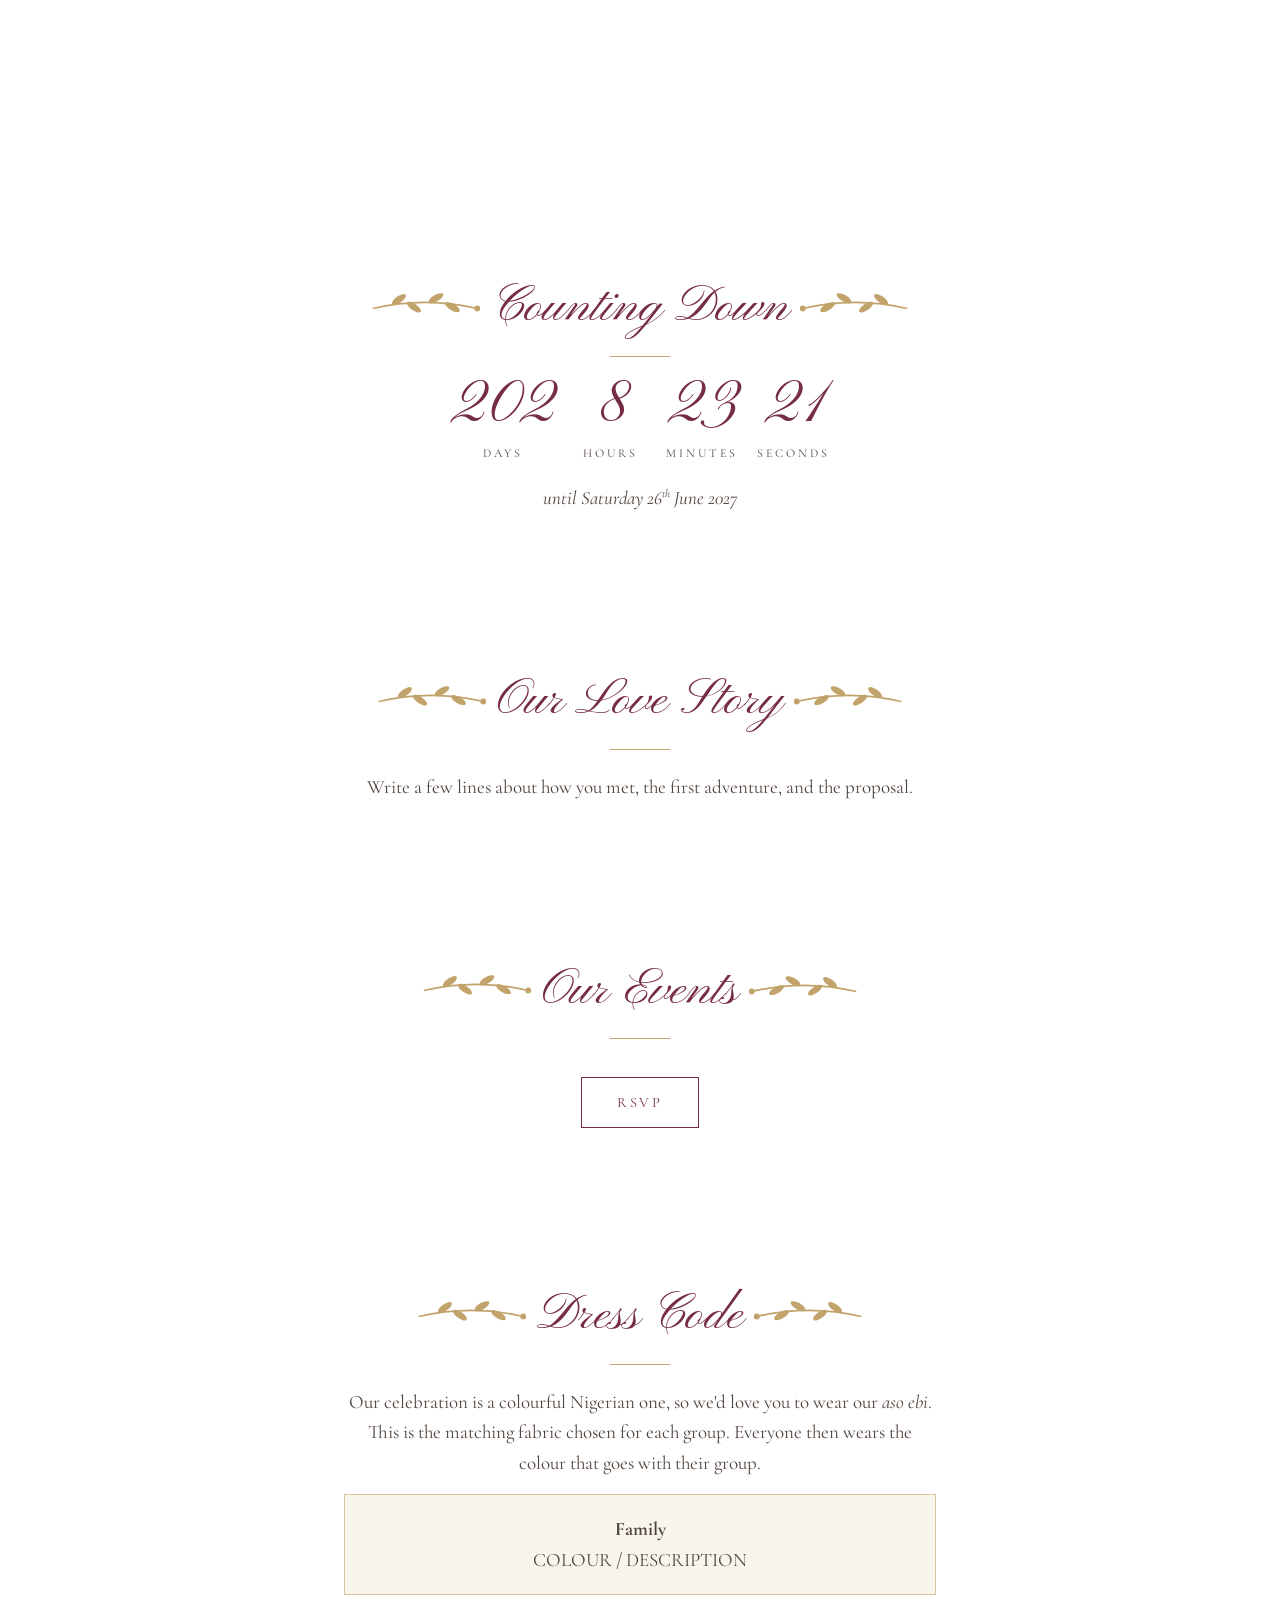
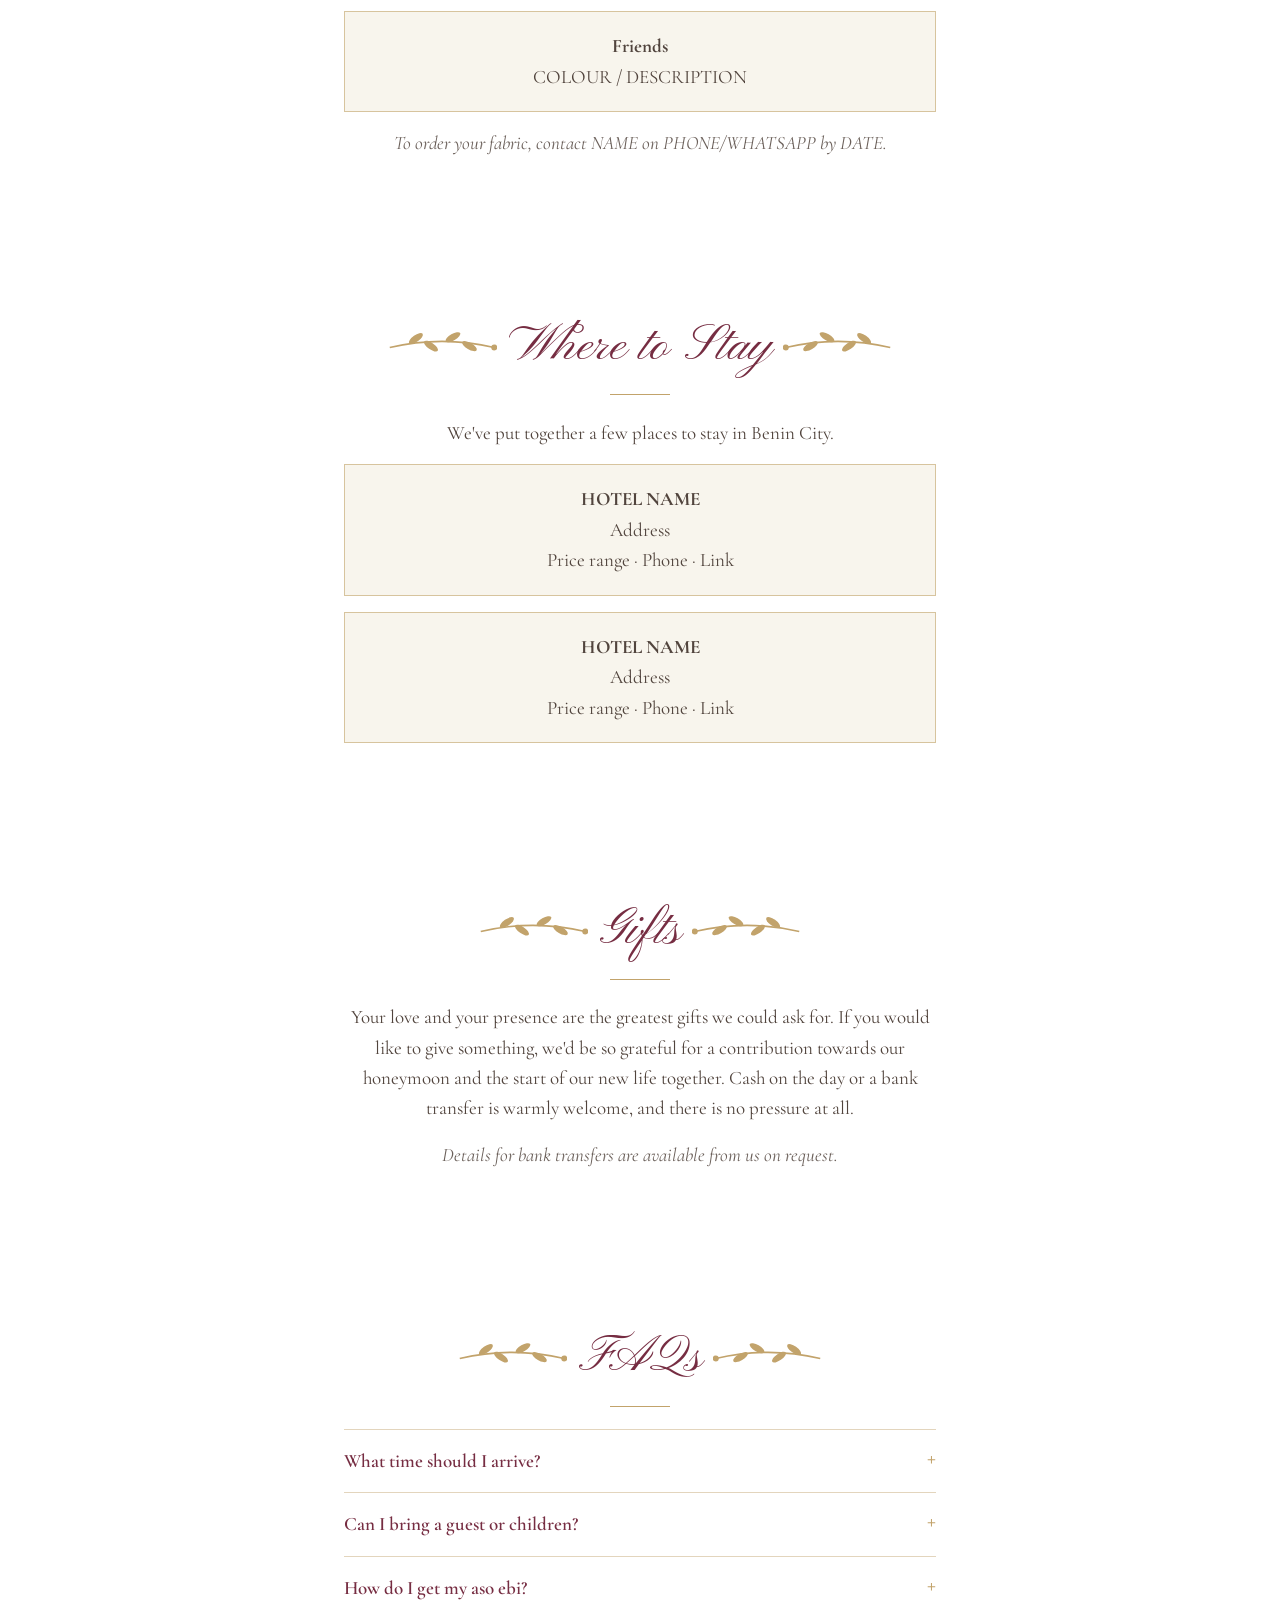
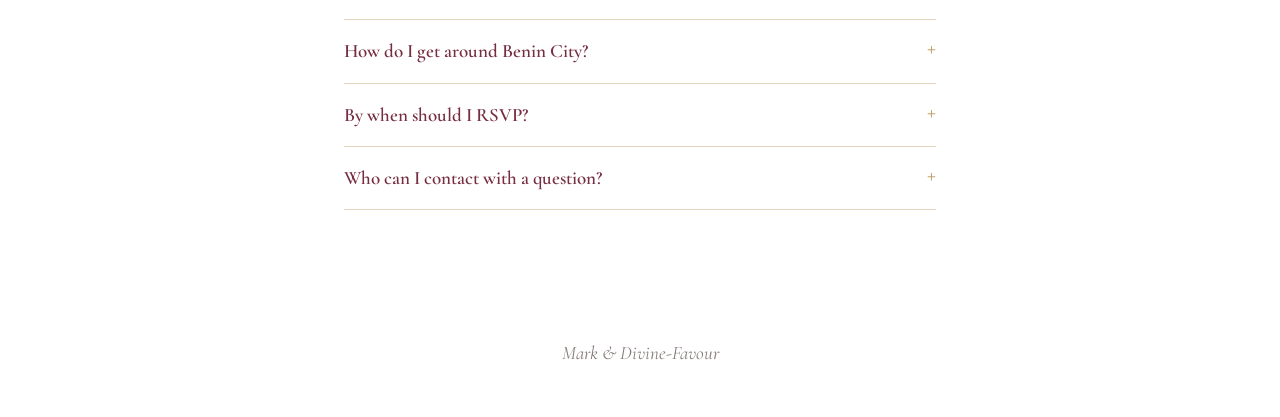
==== commit e682cd04: "update guest" ====
--- a/index.html
+++ b/index.html
@@ -423,17 +423,38 @@
 
 // Group 1: All events, including the after-party
 var FRIENDS = [
-  "danai","ada","lizzie","chris","ashleigh",
-  "dan","dolapo","emmanuel","melissa","tom",
-  "joel","bishara","favour","goodness","mabel",
-  "jemina","precious","phoebe"
+  "danai","ada","lizzie","chris","ashleigh","mark","divine",
+  "daniel","dolapo","emmanuel","melissa","tom",
+  "joel","bishara","favour","goodness","mabel","john","omolayo","claire","spencer",
+  "jemina","precious","phoebe","osahon","samuel","victor","alex","beth"
 ];
+var NICKNAMES = {
+  "danai":"Dee",
+  "mabel":"Queen",
+  "bishara":"Main",
+  "daniel":"Dan",
+  "john":"Fine man",
+  "omolayo":"Mummy",
+  "claire":"Mum",
+  "spencer":"Dad",
+  "jemina":"Jemi baby",
+  "osahon":"Princess",
+  "samuel":"Black0",
+  "divine":"Bride",
+  "mark":"Groom",
+  "kehinde":"Aunty Kehinde",
+  "oluwaseun":"Aunty Seun",
+};
+function displayName(n){
+  var key=n.trim().toLowerCase();
+  return NICKNAMES[key] || n;
+}
 // Group 2: Church ceremony and reception
 var CEREMONY_GUESTS = [];
 // Group 3: Evening party only
 var EVENING_GUESTS = [];
 // Group 4: Both traditional ceremonies, church and reception (no after-party)
-var TRADITIONAL_GUESTS = ["divine","seun","daniel"];
+var TRADITIONAL_GUESTS = ["kehinde","oluwaseun","sola"];
 
 /* =====================================================
    PAGE LOGIC
@@ -493,7 +514,7 @@
     else if(TRADITIONAL_GUESTS.indexOf(guestName) > -1){ groupName = "traditional"; }
 
     var group = GUESTS[params.get("g")] || GUESTS[groupName];
-    document.getElementById("cardLine").textContent = "Dear " + joinNames(names.map(cap)) + ",";
+    document.getElementById("cardLine").textContent = "Dear " + joinNames(names.map(function(n){return cap(displayName(n));})) + ",";
     document.getElementById("cardSub").textContent = "you are invited";
     renderEvents(group);
     opened = true;
